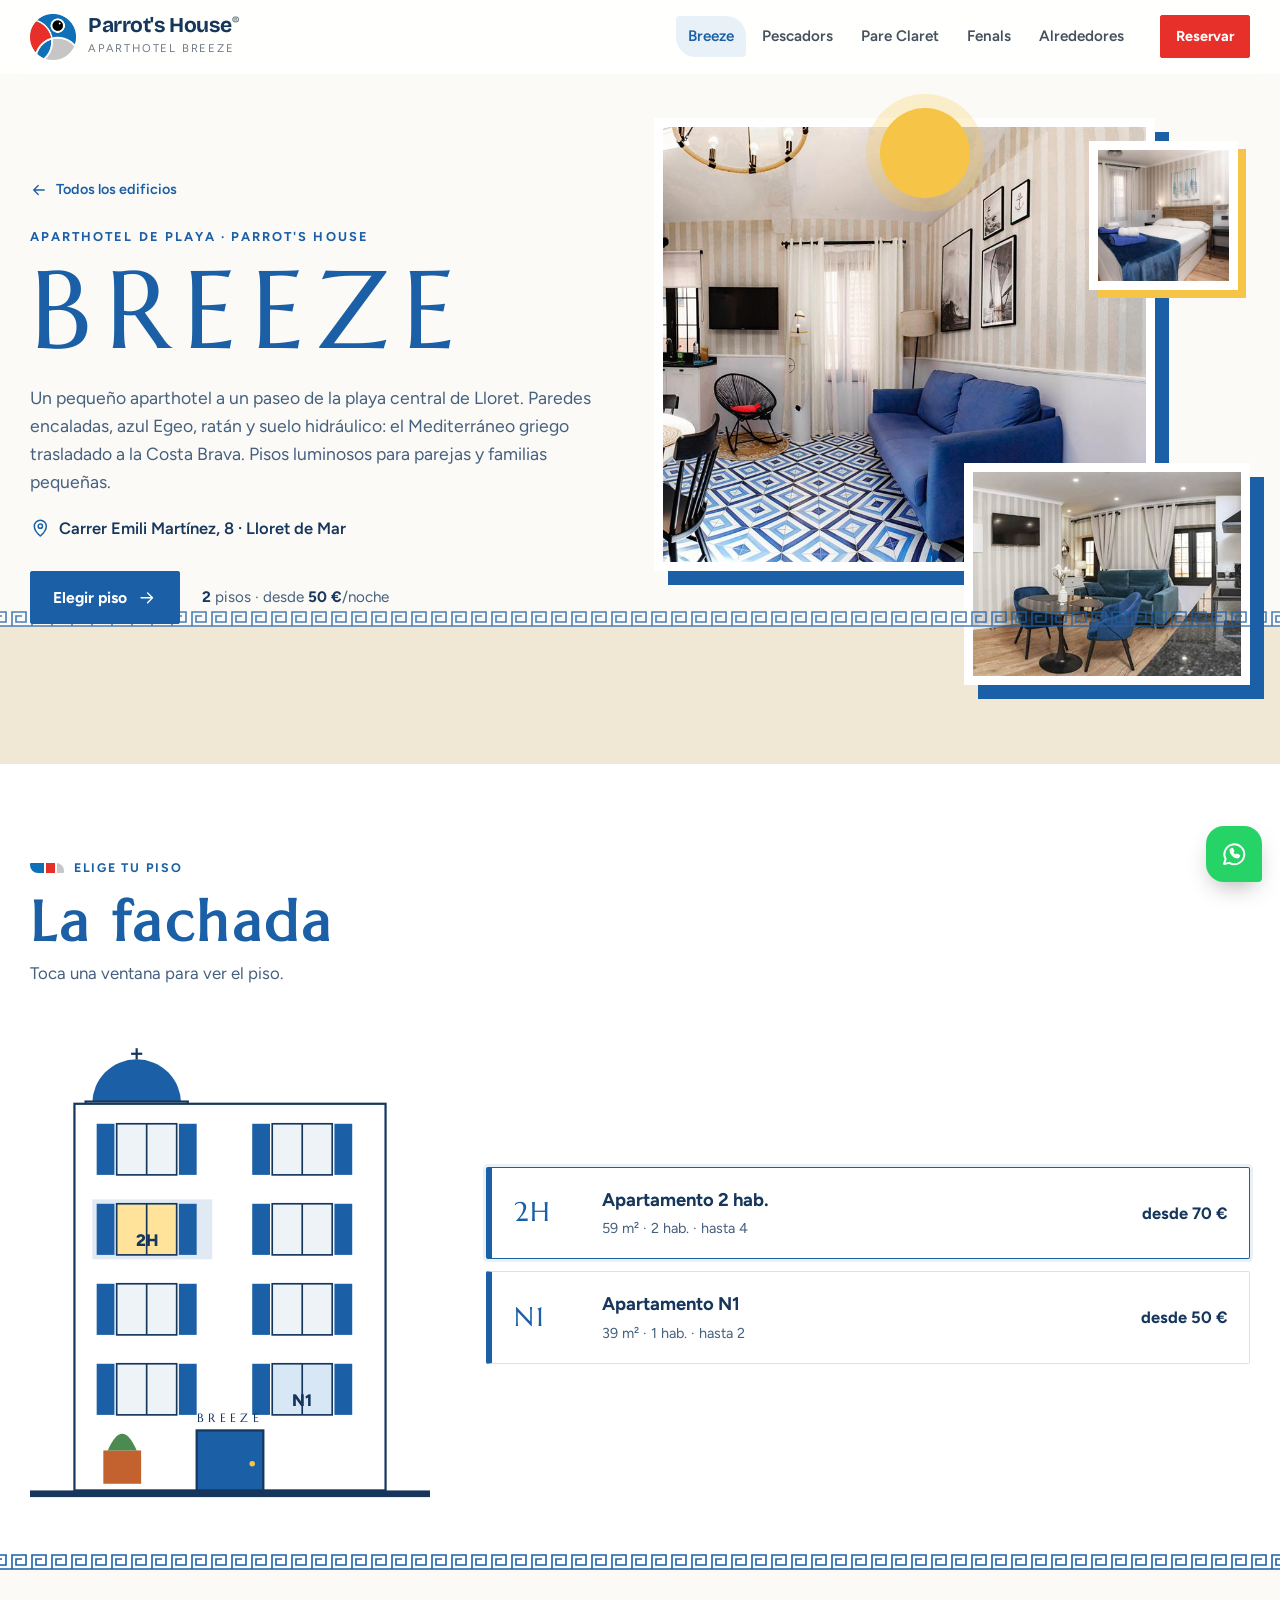
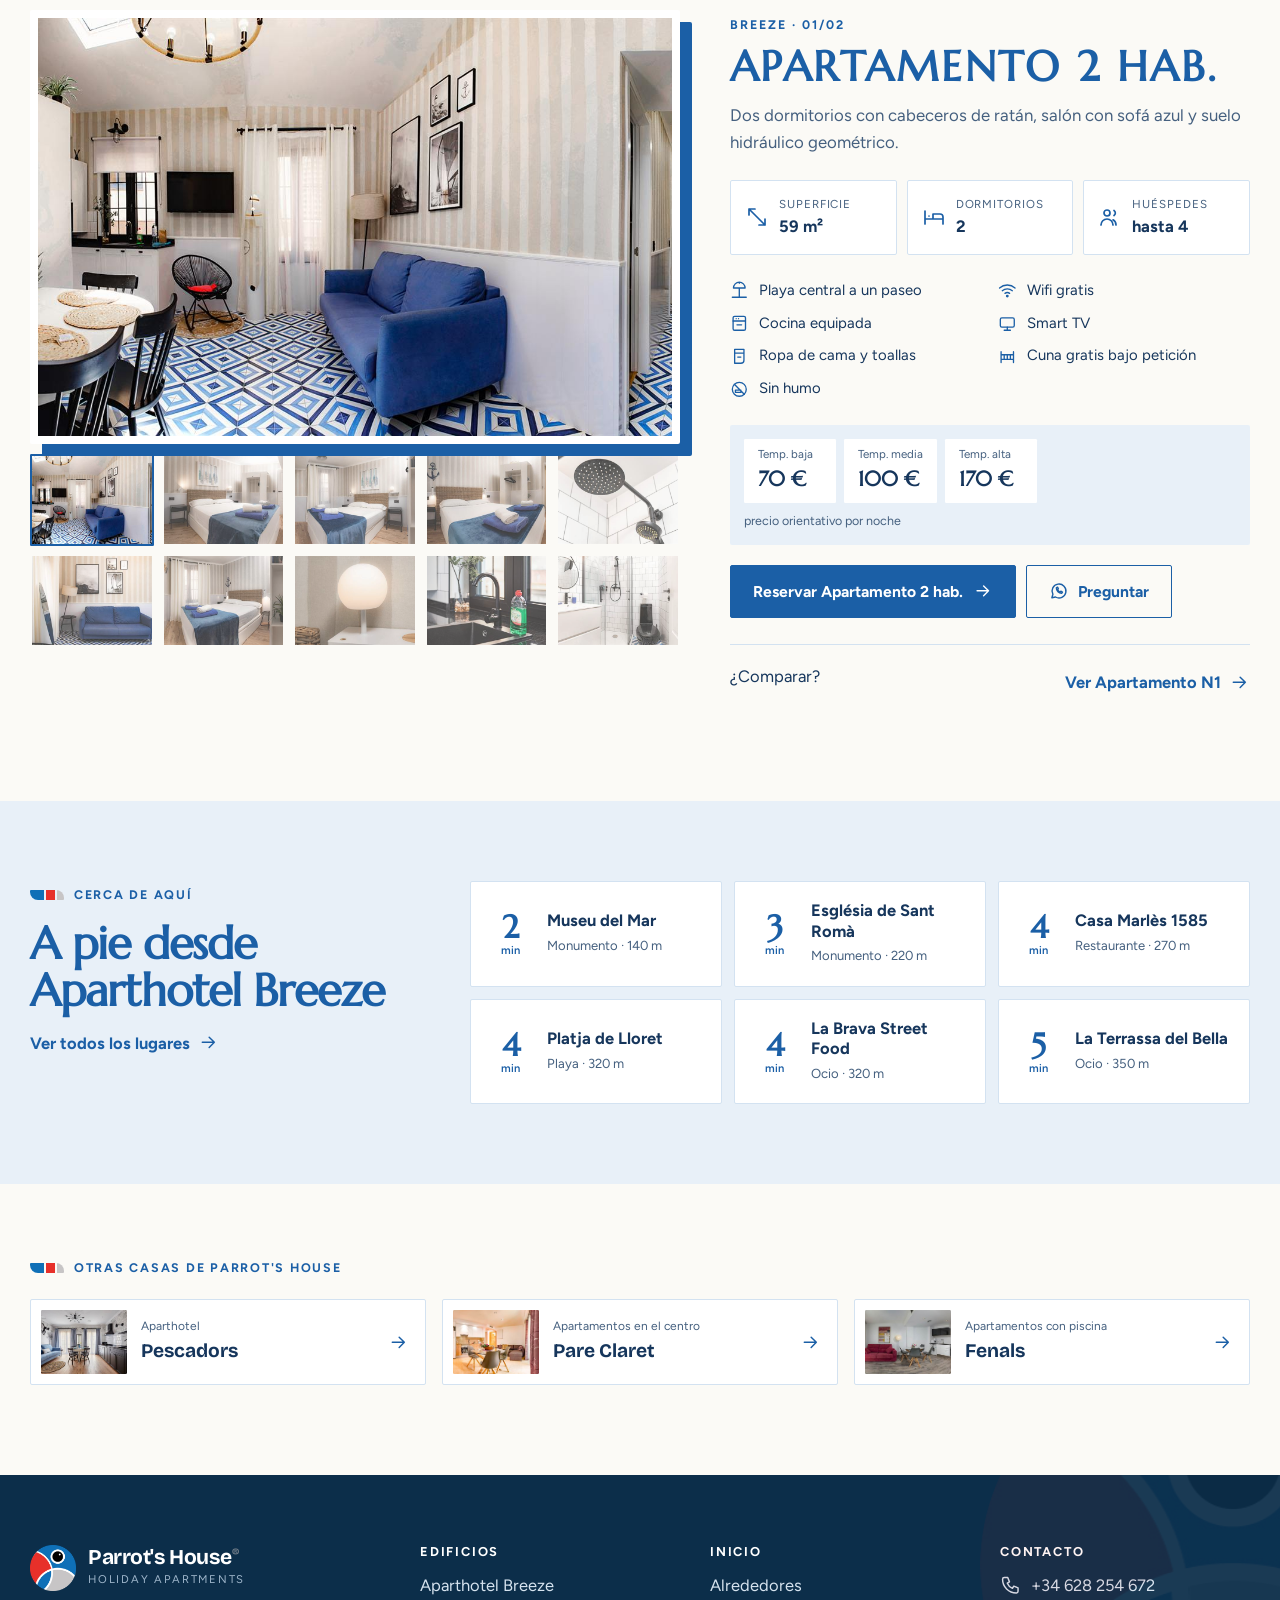
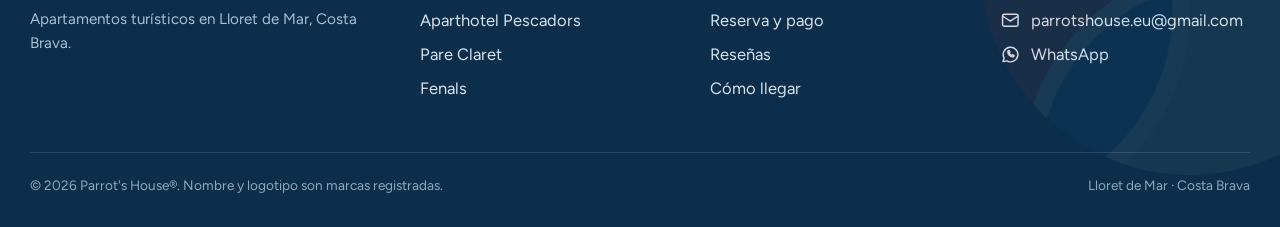
==== breeze.html @ 932428cd "Actualización automática 2026-11-18 17:55" ====
<!doctype html>
<html lang="es">
<head>
  <meta charset="utf-8">
  <meta name="viewport" content="width=device-width, initial-scale=1">
  <title>Aparthotel Breeze · Parrot's House Lloret de Mar</title>
  <meta name="description" content="Aparthotel Breeze de Parrot's House: apartamentos de estilo griego a un paseo de la playa central de Lloret de Mar.">
  <link rel="icon" type="image/png" href="assets/img/logo-original.png">
  <meta name="theme-color" content="#1b5fa6">
  <script>try { if (sessionStorage.getItem('ph_wing')) document.documentElement.classList.add('wing-pending'); } catch (e) {}</script>
  <link rel="preconnect" href="https://fonts.googleapis.com">
  <link rel="preconnect" href="https://fonts.gstatic.com" crossorigin>
  <link href="https://fonts.googleapis.com/css2?family=Bricolage+Grotesque:opsz,wght@12..96,400;12..96,600;12..96,700;12..96,800&family=Figtree:wght@400;500;600;700&family=Marcellus&display=swap" rel="stylesheet">
  <link rel="stylesheet" href="assets/css/base.css">
  <link rel="stylesheet" href="assets/css/building.css">
</head>
<body data-b="breeze">

<header class="header" id="header">
  <div class="wrap">
    <a class="brand" href="index.html" data-wing aria-label="Parrot's House, volver al inicio">
      <img src="assets/img/logo-original.png" alt="Logo de Parrot's House" width="46" height="46">
      <span><b>Parrot's House<sup>®</sup></b><small>Aparthotel Breeze</small></span>
    </a>
    <nav class="nav" id="nav" aria-label="Edificios">
      <a href="breeze.html" data-wing class="is-active" aria-current="page">Breeze</a>
      <a href="pescadors.html" data-wing>Pescadors</a>
      <a href="pare-claret.html" data-wing>Pare Claret</a>
      <a href="fenals.html" data-wing>Fenals</a>
      <a href="index.html#alrededores" data-wing>Alrededores</a>
    </nav>
    <a class="btn btn--red btn--sm" href="index.html#reserva" data-wing>Reservar</a>
    <button class="burger" id="burger" aria-label="Abrir menú" aria-expanded="false" aria-controls="nav"><span></span><span></span><span></span></button>
  </div>
</header>

<main>
  <section class="bh" id="bh"></section>

  <section class="sel-sec" id="pisos">
    <div class="wrap">
      <div class="sel-head">
        <span class="plume">Elige tu piso</span>
        <h2 class="sel-title" id="sel-title"></h2>
        <p class="sel-sub" id="sel-sub"></p>
      </div>
      <div id="sel"></div>
    </div>
  </section>

  <section class="pd-sec" id="detalle">
    <div class="wrap pd" id="pd" aria-live="polite"></div>
  </section>

  <section class="near-sec">
    <div class="wrap near-grid">
      <div>
        <span class="plume">Cerca de aquí</span>
        <h2 class="near-title">A pie desde Aparthotel Breeze</h2>
        <a class="near-more" href="index.html#alrededores" data-wing>Ver todos los lugares <i data-ico="arrow"></i></a>
      </div>
      <ol class="near" id="near"></ol>
    </div>
  </section>

  <section class="others-sec">
    <div class="wrap">
      <span class="plume">Otras casas de Parrot's House</span>
      <div class="others" id="others"></div>
    </div>
  </section>
</main>

<footer class="footer">
  <div class="wrap">
    <div class="grid">
      <div>
        <a class="brand" href="index.html" data-wing><img src="assets/img/logo-original.png" alt="Logo de Parrot's House" width="46" height="46"><span><b>Parrot's House<sup>®</sup></b><small>Holiday apartments</small></span></a>
        <p class="about">Apartamentos turísticos en Lloret de Mar, Costa Brava.</p>
      </div>
      <div>
        <h4>Edificios</h4>
        <ul>
          <li><a href="breeze.html" data-wing>Aparthotel Breeze</a></li>
          <li><a href="pescadors.html" data-wing>Aparthotel Pescadors</a></li>
          <li><a href="pare-claret.html" data-wing>Pare Claret</a></li>
          <li><a href="fenals.html" data-wing>Fenals</a></li>
        </ul>
      </div>
      <div>
        <h4>Inicio</h4>
        <ul>
          <li><a href="index.html#alrededores" data-wing>Alrededores</a></li>
          <li><a href="index.html#reserva" data-wing>Reserva y pago</a></li>
          <li><a href="index.html#resenas" data-wing>Reseñas</a></li>
          <li><a href="index.html#como-llegar" data-wing>Cómo llegar</a></li>
        </ul>
      </div>
      <div>
        <h4>Contacto</h4>
        <ul>
          <li><a class="contact-line" href="tel:+34628254672"><i data-ico="phone"></i> +34 628 254 672</a></li>
          <li><a class="contact-line" href="mailto:parrotshouse.eu@gmail.com"><i data-ico="mail"></i> parrotshouse.eu@gmail.com</a></li>
          <li><a class="contact-line" href="https://api.whatsapp.com/send?phone=34628254672" target="_blank" rel="noopener"><i data-ico="whatsapp"></i> WhatsApp</a></li>
        </ul>
      </div>
    </div>
    <div class="legal">
      <span>© <span id="year">2026</span> Parrot's House®. Nombre y logotipo son marcas registradas.</span>
      <span>Lloret de Mar · Costa Brava</span>
    </div>
  </div>
</footer>

<div class="lb" id="lb" hidden role="dialog" aria-modal="true" aria-label="Fotos del apartamento">
  <img alt="">
  <span class="lb__c"></span>
  <button type="button" class="lb__x" aria-label="Cerrar"><i data-ico="close"></i></button>
  <button type="button" class="lb__p" aria-label="Foto anterior"><i data-ico="back"></i></button>
  <button type="button" class="lb__n" aria-label="Foto siguiente"><i data-ico="arrow"></i></button>
</div>

<a class="wa" href="https://api.whatsapp.com/send?phone=34628254672" target="_blank" rel="noopener" aria-label="Escríbenos por WhatsApp"><i data-ico="whatsapp"></i></a>

<script src="assets/js/data.js"></script>
<script src="assets/js/wing.js"></script>
<script src="assets/js/common.js"></script>
<script src="assets/js/building.js"></script>
</body>
</html>
---- assets/css/base.css ----
/* =========================================================
   Parrot's House — base
   Paleta tomada del logo: azul #0F70B7 · rojo #E7302A · gris #C7C5C6 · negro del ojo
   ========================================================= */
:root {
  --blue: #0f70b7;
  --blue-deep: #0a4f84;
  --blue-ink: #0c2e4a;
  --blue-soft: #e6f0f9;
  --blue-mist: #f2f7fc;
  --red: #e7302a;
  --red-deep: #c0241f;
  --red-soft: #fdecea;
  --grey: #c7c5c6;
  --grey-soft: #eeeded;
  --ink: #15212d;
  --ink-2: #44515e;
  --ink-3: #6f7b87;
  --paper: #fbfcfd;
  --card: #ffffff;
  --line: #dfe5eb;
  --shadow: 0 1px 2px rgba(12, 46, 74, .06), 0 10px 30px -12px rgba(12, 46, 74, .18);
  --shadow-lg: 0 2px 4px rgba(12, 46, 74, .05), 0 30px 60px -24px rgba(12, 46, 74, .3);
  --r-leaf: 4px 20px;           /* forma "hoja/pluma" de botones y chips */
  --r-card: 6px 26px 6px 26px;
  --font-display: 'Bricolage Grotesque', 'Segoe UI', system-ui, sans-serif;
  --font-body: 'Figtree', 'Segoe UI', system-ui, sans-serif;
  --wrap: 1220px;
  --header-h: 74px;
  --meander: url("data:image/svg+xml,%3Csvg xmlns='http://www.w3.org/2000/svg' width='20' height='16' viewBox='0 0 20 16'%3E%3Cpath d='M0 15H20M2 15V1H16V11H6V5H12' fill='none' stroke='%231b5fa6' stroke-width='1.6'/%3E%3C/svg%3E");
  color-scheme: light;
}

*, *::before, *::after { box-sizing: border-box; }
html { scroll-behavior: smooth; -webkit-text-size-adjust: 100%; scroll-padding-top: calc(var(--header-h) + 12px); }
@media (prefers-reduced-motion: reduce) { html { scroll-behavior: auto; } }
body {
  margin: 0; background: var(--paper); color: var(--ink);
  font-family: var(--font-body); font-size: 16.5px; line-height: 1.6;
  -webkit-font-smoothing: antialiased; overflow-x: hidden;
}
img { max-width: 100%; display: block; }
a { color: inherit; }
button, input, select, textarea { font: inherit; color: inherit; }
h1, h2, h3, h4 { font-family: var(--font-display); line-height: 1.05; margin: 0; letter-spacing: -.02em; font-weight: 700; }
p { margin: 0; }
.wrap { width: min(var(--wrap), 100% - 32px); margin-inline: auto; }
.sr-only { position: absolute; width: 1px; height: 1px; overflow: hidden; clip: rect(0 0 0 0); white-space: nowrap; }
.ico { width: 1.25em; height: 1.25em; flex: none; }
:focus-visible { outline: 3px solid color-mix(in srgb, var(--blue) 55%, transparent); outline-offset: 2px; }

/* ---------- Marca: firma de tres plumas (azul / rojo / gris) ---------- */
.plume {
  display: inline-flex; align-items: center; gap: 10px;
  font-size: .78rem; font-weight: 700; letter-spacing: .14em; text-transform: uppercase; color: var(--blue);
}
.plume::before {
  content: ''; width: 34px; height: 10px; flex: none;
  background:
    linear-gradient(var(--blue), var(--blue)) 0 0 / 14px 10px no-repeat,
    linear-gradient(var(--red), var(--red)) 16px 0 / 9px 10px no-repeat,
    linear-gradient(var(--grey), var(--grey)) 27px 0 / 7px 10px no-repeat;
  border-radius: 1px 8px;
}
.section-title { font-size: clamp(2.1rem, 4.6vw, 3.6rem); margin: 14px 0 14px; }
.section-lead { color: var(--ink-2); max-width: 60ch; font-size: 1.06rem; }

/* ---------- Botones (forma de pluma, no píldora) ---------- */
.btn {
  --b: var(--blue); --f: #fff;
  display: inline-flex; align-items: center; justify-content: center; gap: 10px;
  padding: 13px 22px; border-radius: var(--r-leaf); border: 1.5px solid var(--b);
  background: var(--b); color: var(--f); font-weight: 700; font-size: .98rem; text-decoration: none;
  cursor: pointer; transition: transform .2s, background .2s, box-shadow .2s, color .2s;
  white-space: nowrap;
}
.btn:hover { transform: translateY(-2px); box-shadow: 0 10px 22px -10px color-mix(in srgb, var(--b) 70%, transparent); }
.btn:active { transform: translateY(0); }
.btn .ico { transition: transform .2s; }
.btn:hover .ico { transform: translateX(3px); }
.btn--red { --b: var(--red); }
.btn--ghost { background: transparent; color: var(--b); }
.btn--ghost:hover { background: var(--b); color: var(--f); }
.btn--light { --b: #fff; --f: var(--blue-ink); }
.btn--sm { padding: 9px 15px; font-size: .9rem; }
.btn[disabled] { opacity: .45; pointer-events: none; }

/* ---------- Cabecera ---------- */
.header {
  position: fixed; inset: 0 0 auto 0; z-index: 50; height: var(--header-h);
  background: rgba(255, 255, 255, .86); backdrop-filter: saturate(1.4) blur(14px); -webkit-backdrop-filter: saturate(1.4) blur(14px);
  border-bottom: 1px solid transparent; transition: border-color .3s, box-shadow .3s;
}
.header.is-scrolled { border-color: var(--line); box-shadow: 0 8px 30px -22px rgba(12, 46, 74, .4); }
.header .wrap { height: 100%; display: flex; align-items: center; gap: 24px; }
.brand { display: flex; align-items: center; gap: 12px; text-decoration: none; flex: none; }
.brand img { width: 46px; height: 46px; transition: transform .5s cubic-bezier(.3, 1.6, .5, 1); }
.brand:hover img { transform: rotate(-14deg); }
.brand b { display: block; font-family: var(--font-display); font-size: 1.32rem; letter-spacing: -.02em; line-height: 1; }
.brand b sup { font-size: .5em; color: var(--ink-3); margin-left: 1px; }
.brand small { display: block; font-size: .7rem; letter-spacing: .16em; text-transform: uppercase; color: var(--ink-3); margin-top: 3px; }
.nav { display: flex; gap: 4px; margin-left: auto; }
.nav a { white-space: nowrap;
  text-decoration: none; padding: 8px 12px; border-radius: var(--r-leaf); font-weight: 600; font-size: .95rem; color: var(--ink-2);
  transition: color .2s, background .2s;
}
.nav a:hover, .nav a.is-active { color: var(--blue); background: var(--blue-soft); }
.header .btn { flex: none; }
.burger { display: none; margin-left: auto; width: 44px; height: 44px; border: 1.5px solid var(--line); background: #fff; border-radius: var(--r-leaf); cursor: pointer; }
.burger span { display: block; width: 18px; height: 2px; background: var(--ink); margin: 4px auto; transition: transform .3s, opacity .3s; }
.header.is-open .burger span:nth-child(1) { transform: translateY(6px) rotate(45deg); }
.header.is-open .burger span:nth-child(2) { opacity: 0; }
.header.is-open .burger span:nth-child(3) { transform: translateY(-6px) rotate(-45deg); }
@media (max-width: 1100px) {
  .burger { display: block; }
  .nav {
    position: absolute; top: var(--header-h); left: 0; right: 0; flex-direction: column; gap: 0;
    background: #fff; border-bottom: 1px solid var(--line); padding: 8px 16px 16px; margin: 0;
    transform: translateY(-8px); opacity: 0; pointer-events: none; transition: .25s;
  }
  .nav a { padding: 13px 10px; font-size: 1.05rem; }
  .header.is-open .nav { transform: none; opacity: 1; pointer-events: auto; }
  .header .btn { display: none; }
}
@media (max-width: 420px) { .brand small { display: none; } }

/* ---------- Footer ---------- */
.footer { background: var(--blue-ink); color: #d6e3ef; padding: 70px 0 30px; margin-top: 0; position: relative; overflow: hidden; }
.footer::before {
  content: ''; position: absolute; right: -120px; top: -120px; width: 420px; height: 420px; border-radius: 50%;
  background: url('../img/logo-original.png') center / contain no-repeat; opacity: .06;
}
.footer .grid { display: grid; grid-template-columns: 1.4fr 1fr 1fr 1fr; gap: 40px; }
.footer h4 { font-size: .8rem; letter-spacing: .14em; text-transform: uppercase; color: #fff; margin-bottom: 14px; font-family: var(--font-body); }
.footer a { text-decoration: none; color: #d6e3ef; }
.footer a:hover { color: #fff; }
.footer ul { list-style: none; margin: 0; padding: 0; display: grid; gap: 8px; }
.footer .brand b { color: #fff; }
.footer .brand small { color: #9fb6cb; }
.footer p.about { margin-top: 16px; max-width: 34ch; color: #a9bfd3; font-size: .95rem; }
.footer .legal { margin-top: 50px; padding-top: 22px; border-top: 1px solid rgba(255, 255, 255, .12); display: flex; justify-content: space-between; gap: 16px; flex-wrap: wrap; font-size: .85rem; color: #8ea7bd; }
.footer .contact-line { display: flex; align-items: center; gap: 10px; }
@media (max-width: 860px) { .footer .grid { grid-template-columns: 1fr 1fr; } }
@media (max-width: 520px) { .footer .grid { grid-template-columns: 1fr; } }

/* ---------- WhatsApp ---------- */
.wa {
  position: fixed; right: 18px; bottom: 18px; z-index: 40; width: 56px; height: 56px; display: grid; place-items: center;
  background: #25d366; color: #fff; border-radius: 18px 18px 4px 18px; box-shadow: 0 10px 24px -8px rgba(0, 0, 0, .35);
  transition: transform .2s;
}
.wa:hover { transform: translateY(-3px) rotate(-4deg); }
.wa .ico { width: 28px; height: 28px; }

/* ---------- Revelado al hacer scroll (sin librerías) ---------- */
.rise { opacity: 0; transform: translateY(26px); transition: opacity .8s ease, transform .8s cubic-bezier(.2, .7, .2, 1); transition-delay: var(--d, 0s); }
.rise.is-in { opacity: 1; transform: none; }
@media (prefers-reduced-motion: reduce) { .rise { opacity: 1; transform: none; transition: none; } }

/* ---------- El ala ---------- */
.wing { position: fixed; inset: 0; z-index: 1000; pointer-events: none; visibility: hidden; }
.wing.is-on { visibility: visible; pointer-events: auto; }
.wing svg { display: block; width: 100%; height: 100%; }
html.wing-pending body::after {
  content: ''; position: fixed; inset: 0; z-index: 999;
  background: linear-gradient(135deg, var(--blue) 0 45%, var(--red) 45% 70%, var(--grey) 70%);
}

/* ---------- Tarjeta / utilidades ---------- */
.chip {
  display: inline-flex; align-items: center; gap: 7px; padding: 6px 12px; border-radius: var(--r-leaf);
  background: var(--blue-soft); color: var(--blue-deep); font-size: .85rem; font-weight: 600;
}
.chip .ico { width: 1.05em; height: 1.05em; }
---- assets/css/building.css ----
/* =========================================================
   Parrot's House — subpáginas de edificio
   Estructura común + cuatro temas: breeze · pescadors · pareclaret · fenals
   ========================================================= */
body {
  --t-bg: var(--paper); --t-ink: var(--ink); --t-ink2: var(--ink-2); --t-title: var(--blue-ink);
  --t-acc: var(--blue); --t-soft: var(--blue-soft); --t-line: var(--line); --t-head: var(--font-display); --t-r: 6px;
  background: var(--t-bg); color: var(--t-ink);
}
.nav a.is-active { color: var(--t-acc); background: var(--t-soft); }

/* ---------- HERO del edificio ---------- */
.bh { position: relative; overflow: hidden; padding: calc(var(--header-h) + 44px) 0 80px; }
.bh__grid { position: relative; display: grid; grid-template-columns: 1fr 1.05fr; gap: 56px; align-items: center; }
.bh__back { display: inline-flex; gap: 8px; align-items: center; text-decoration: none; font-weight: 600; font-size: .9rem; color: var(--t-acc); margin-bottom: 26px; }
.bh__back:hover .ico { transform: translateX(-3px); }
.bh__back .ico { transition: transform .2s; }
.bh__kind { display: block; font-size: .8rem; letter-spacing: .16em; text-transform: uppercase; font-weight: 700; color: var(--t-acc); }
.bh__name { font-family: var(--t-head); font-size: clamp(3.4rem, 8.6vw, 7.2rem); margin: 10px 0 22px; color: var(--t-title); line-height: .95; }
.bh__about { font-size: 1.1rem; max-width: 52ch; color: var(--t-ink2); }
.bh__addr { display: flex; gap: 8px; align-items: center; margin-top: 18px; font-weight: 600; }
.bh__addr .ico { color: var(--t-acc); }
.bh__row { display: flex; gap: 22px; align-items: center; flex-wrap: wrap; margin-top: 30px; }
.btn { --b: var(--t-acc); }
.btn--red { --b: var(--red); }
.bh__from { font-size: .95rem; color: var(--t-ink2); }
.bh__from b { color: var(--t-ink); }
.bh__media { position: relative; aspect-ratio: 1 / .95; }
.bh__ph { position: absolute; margin: 0; overflow: hidden; animation: phIn 1s cubic-bezier(.2, .8, .2, 1) both; }
.bh__ph img { width: 100%; height: 100%; object-fit: cover; }
.bh__ph--1 { inset: 0 16% 20% 0; animation-delay: .35s; }
.bh__ph--2 { right: 0; bottom: 0; width: 48%; aspect-ratio: 4 / 3.1; animation-delay: .55s; }
.bh__ph--3 { right: 2%; top: 4%; width: 25%; aspect-ratio: 1; animation-delay: .7s; }
@keyframes phIn { from { opacity: 0; transform: translateY(30px) scale(.97); } }
.bh__deco { position: absolute; pointer-events: none; }
.bh__text > * { animation: phIn .9s cubic-bezier(.2, .8, .2, 1) both; }
.bh__text > :nth-child(2) { animation-delay: .1s; } .bh__text > :nth-child(3) { animation-delay: .18s; }
.bh__text > :nth-child(4) { animation-delay: .26s; } .bh__text > :nth-child(n+5) { animation-delay: .34s; }
@media (prefers-reduced-motion: reduce) { .bh__ph, .bh__text > * { animation: none; } }

/* ---------- SELECTOR ---------- */
.sel-sec { padding: 90px 0 50px; position: relative; }
.sel-head { margin-bottom: 40px; }
.sel-head .plume { color: var(--t-acc); }
.sel-title { font-family: var(--t-head); font-size: clamp(2.2rem, 5vw, 3.5rem); margin: 12px 0 8px; color: var(--t-title); }
.sel-sub { color: var(--t-ink2); font-size: 1.05rem; }

/* fachada (Breeze / Pescadors) */
.sel-facade { display: grid; grid-template-columns: minmax(0, 400px) 1fr; gap: 56px; align-items: center; }
.facade { width: 100%; height: auto; overflow: visible; }
.f-wall { fill: var(--f-wall); stroke: var(--f-line); stroke-width: 2; }
.f-dome { fill: var(--t-acc); }
.f-cross { stroke: var(--f-line); stroke-width: 2; }
.f-rail { fill: var(--f-shut); }
.f-rail-l { stroke: var(--f-line); stroke-width: 2; }
.shut { fill: var(--f-shut); }
.pane { fill: var(--f-pane); stroke: var(--f-line); stroke-width: 1.5; transition: fill .4s; }
.pane--off { fill: var(--f-pane-off); }
.mull { stroke: var(--f-line); stroke-width: 1.5; }
.door { fill: var(--f-shut); stroke: var(--f-line); stroke-width: 2; }
.knob { fill: #f6c548; }
.f-sign { font-size: 11px; letter-spacing: 4px; text-anchor: middle; fill: var(--f-line); font-family: var(--t-head); }
.f-ground { fill: var(--f-line); }
.pot { fill: #c4622f; } .leaf { fill: #4c8a4f; }
.win.is-apt { cursor: pointer; outline: none; }
.win__glow { fill: transparent; transition: fill .3s; }
.win.is-apt:hover .win__glow, .win.is-apt:focus-visible .win__glow { fill: var(--f-glow); }
.win.is-sel .win__glow { fill: var(--f-glow); }
.win.is-sel .pane { fill: #ffe39a; }
.win__code { text-anchor: middle; dominant-baseline: middle; font-weight: 800; font-size: 15px; fill: var(--f-line); font-family: var(--font-body); pointer-events: none; }
.plist { display: grid; gap: 12px; }
.pitem {
  display: grid; grid-template-columns: auto 1fr auto; grid-template-areas: "no n p" "no m p"; gap: 2px 18px; align-items: center;
  width: 100%; text-align: left; padding: 18px 22px; border: 1.5px solid var(--t-line); background: #fff; cursor: pointer;
  border-radius: var(--t-r); transition: border-color .2s, box-shadow .2s, transform .2s;
}
.pitem:hover { border-color: var(--t-acc); transform: translateX(4px); }
.pitem.is-sel { border-color: var(--t-acc); box-shadow: 0 0 0 3px var(--t-soft); }
.pitem__no { grid-area: no; font-family: var(--t-head); font-size: 1.7rem; color: var(--t-acc); min-width: 70px; }
.pitem__n { grid-area: n; font-weight: 700; font-size: 1.15rem; }
.pitem__m { grid-area: m; color: var(--t-ink2); font-size: .9rem; }
.pitem__p { grid-area: p; font-weight: 700; }

/* jardín (Pare Claret) */
.garden { display: grid; grid-template-columns: repeat(5, 1fr); gap: 16px; }
.flower {
  background: #fff; border: 1.5px solid var(--t-line); border-radius: 22px; padding: 24px 10px 18px; cursor: pointer;
  display: flex; flex-direction: column; align-items: center; gap: 4px; text-align: center;
  transition: transform .35s cubic-bezier(.3, 1.4, .5, 1), box-shadow .3s, border-color .3s;
}
.flower__bloom { position: relative; width: 70px; height: 70px; margin-bottom: 10px; transition: transform .7s cubic-bezier(.3, 1.5, .5, 1); }
.flower__bloom i {
  position: absolute; left: 50%; top: 50%; width: 26px; height: 34px; margin: -34px 0 0 -13px; background: var(--sw);
  border-radius: 50% 50% 50% 50% / 62% 62% 38% 38%; transform-origin: 50% 100%; border: 1px solid rgba(74, 41, 26, .14);
}
.flower__bloom i:nth-child(2) { transform: rotate(72deg); } .flower__bloom i:nth-child(3) { transform: rotate(144deg); }
.flower__bloom i:nth-child(4) { transform: rotate(216deg); } .flower__bloom i:nth-child(5) { transform: rotate(288deg); }
.flower__bloom b { position: absolute; left: 50%; top: 50%; width: 18px; height: 18px; margin: -9px; border-radius: 50%; background: #8a4b26; box-shadow: inset 0 0 0 3px #b8693a; }
.flower:hover .flower__bloom { transform: rotate(36deg) scale(1.08); }
.flower:hover { border-color: var(--t-acc); }
.flower.is-sel { border-color: var(--t-acc); transform: translateY(-6px); box-shadow: 0 18px 34px -18px rgba(196, 98, 47, .6); }
.flower.is-sel .flower__bloom { transform: rotate(72deg) scale(1.12); }
.flower__n { font-family: var(--t-head); font-style: italic; font-weight: 700; font-size: 1.15rem; color: var(--t-ink); line-height: 1.1; }
.flower__m { font-size: .8rem; color: var(--t-ink2); }

/* calles de piscina (Fenals) */
.lanes { display: grid; grid-template-columns: 1fr 1fr; gap: 24px; }
.lane {
  position: relative; text-align: left; border: 0; padding: 0; cursor: pointer; background: #fff; border-radius: 6px 30px 6px 30px; overflow: hidden;
  display: flex; flex-direction: column; box-shadow: 0 16px 36px -22px rgba(15, 61, 54, .45); transition: transform .3s, box-shadow .3s;
}
.lane img { width: 100%; aspect-ratio: 16 / 9; object-fit: cover; }
.lane__no { position: absolute; top: 14px; left: 14px; width: 48px; height: 48px; display: grid; place-items: center; background: #43c0c9; color: #fff; font-family: var(--t-head); font-weight: 800; font-size: 1.45rem; border-radius: 50%; border: 3px solid #fff; }
.lane__n { padding: 18px 24px 0; font-family: var(--t-head); font-weight: 800; font-size: 1.7rem; color: var(--t-title); }
.lane__m { padding: 4px 24px 12px; color: var(--t-ink2); font-size: .95rem; }
.lane__w { width: 100%; height: 14px; fill: none; stroke: #43c0c9; stroke-width: 2; margin-bottom: 14px; }
.lane:hover { transform: translateY(-4px); }
.lane.is-sel { box-shadow: 0 0 0 3px var(--t-acc), 0 22px 40px -22px rgba(15, 61, 54, .55); }

/* ---------- DETALLE ---------- */
.pd-sec { padding: 40px 0 100px; scroll-margin-top: calc(var(--header-h) + 10px); }
.pd { display: grid; grid-template-columns: minmax(0, 1.25fr) minmax(0, 1fr); gap: 50px; align-items: start; transition: opacity .26s, transform .26s; }
.pd.is-swap { opacity: 0; transform: translateY(14px); }
.pd__main { display: block; width: 100%; padding: 0; border: 0; cursor: zoom-in; overflow: hidden; aspect-ratio: 3 / 2; background: var(--t-soft); border-radius: var(--t-r); }
.pd__main img { width: 100%; height: 100%; object-fit: cover; transition: opacity .15s, transform .8s; }
.pd__main:hover img { transform: scale(1.03); }
.pd__main img.is-fade { opacity: .15; }
.pd__thumbs { display: grid; grid-template-columns: repeat(5, 1fr); gap: 8px; margin-top: 10px; }
.pd__thumbs button { padding: 0; border: 2px solid transparent; cursor: pointer; overflow: hidden; aspect-ratio: 4 / 3; background: none; border-radius: calc(var(--t-r) * .6); opacity: .75; transition: .2s; }
.pd__thumbs button:hover { opacity: 1; }
.pd__thumbs button.is-on { border-color: var(--t-acc); opacity: 1; }
.pd__thumbs img { width: 100%; height: 100%; object-fit: cover; }
.pd__info { position: sticky; top: calc(var(--header-h) + 22px); }
.pd__code { font-size: .78rem; letter-spacing: .16em; text-transform: uppercase; font-weight: 700; color: var(--t-acc); }
.pd__name { font-family: var(--t-head); font-size: clamp(2.2rem, 4vw, 3.2rem); margin: 8px 0 14px; color: var(--t-title); }
.pd__note { font-size: 1.05rem; color: var(--t-ink2); }
.pd__specs { display: grid; grid-template-columns: repeat(3, 1fr); gap: 10px; margin: 24px 0; }
.pd__specs > div { display: grid; grid-template-columns: auto 1fr; column-gap: 10px; padding: 14px; background: #fff; border: 1px solid var(--t-line); border-radius: var(--t-r); }
.pd__specs .ico { grid-row: 1 / 3; width: 24px; height: 24px; color: var(--t-acc); align-self: center; }
.pd__specs dt { font-size: .72rem; color: var(--t-ink2); text-transform: uppercase; letter-spacing: .08em; }
.pd__specs dd { margin: 0; font-weight: 700; }
.pd__amen { list-style: none; padding: 0; margin: 0 0 24px; display: grid; grid-template-columns: 1fr 1fr; gap: 9px 16px; }
.pd__amen li { display: flex; gap: 10px; align-items: center; font-size: .93rem; }
.pd__amen .ico { color: var(--t-acc); }
.pd__price { display: flex; flex-wrap: wrap; gap: 8px; padding: 14px; background: var(--t-soft); margin-bottom: 20px; border-radius: var(--t-r); }
.pd__price span { display: flex; flex-direction: column; padding: 6px 14px; background: #fff; min-width: 92px; border-radius: calc(var(--t-r) * .6); }
.pd__price small { font-size: .72rem; color: var(--t-ink2); }
.pd__price b { font-family: var(--t-head); font-size: 1.3rem; }
.pd__price em { flex-basis: 100%; font-size: .78rem; color: var(--t-ink2); font-style: normal; }
.pd__ctas { display: flex; gap: 10px; flex-wrap: wrap; }
.pd__nav { display: flex; justify-content: space-between; gap: 10px; margin-top: 26px; padding-top: 18px; border-top: 1px solid var(--t-line); }
.pd__nav button { border: 0; background: none; display: inline-flex; gap: 8px; align-items: center; font-weight: 700; color: var(--t-acc); cursor: pointer; padding: 6px 0; }

/* ---------- CERCA / OTRAS ---------- */
.near-sec { padding: 80px 0; background: var(--t-soft); }
.near-sec .plume, .others-sec .plume { color: var(--t-acc); }
.near-grid { display: grid; grid-template-columns: .8fr 1.6fr; gap: 50px; align-items: start; }
.near-title { font-family: var(--t-head); font-size: clamp(2rem, 3.6vw, 2.8rem); margin: 12px 0 16px; color: var(--t-title); }
.near-more { display: inline-flex; gap: 8px; align-items: center; font-weight: 700; color: var(--t-acc); text-decoration: none; }
.near { list-style: none; padding: 0; margin: 0; display: grid; grid-template-columns: repeat(3, 1fr); gap: 12px; }
.near li { background: #fff; padding: 18px; display: flex; gap: 14px; align-items: center; border: 1px solid var(--t-line); border-radius: var(--t-r); }
.near__min { font-family: var(--t-head); font-size: 2rem; font-weight: 700; color: var(--t-acc); line-height: 1; display: flex; flex-direction: column; align-items: center; min-width: 44px; }
.near__min small { font-size: .7rem; font-family: var(--font-body); font-weight: 600; margin-top: 2px; }
.near__t b { display: block; line-height: 1.25; }
.near__t small { font-size: .82rem; color: var(--t-ink2); }
.others-sec { padding: 70px 0 90px; }
.others { display: grid; grid-template-columns: repeat(3, 1fr); gap: 16px; margin-top: 18px; }
.other { display: flex; align-items: center; gap: 14px; padding: 10px 16px 10px 10px; background: #fff; border: 1px solid var(--t-line); text-decoration: none; color: inherit; border-radius: var(--t-r); transition: transform .25s, box-shadow .25s; }
.other:hover { transform: translateY(-3px); box-shadow: var(--shadow); }
.other img { width: 86px; height: 64px; object-fit: cover; border-radius: calc(var(--t-r) * .6); }
.other span { flex: 1; }
.other small { display: block; font-size: .75rem; color: var(--t-ink2); }
.other b { font-family: var(--font-display); font-size: 1.2rem; }
.other .ico { color: var(--t-acc); }

/* ---------- Visor ---------- */
.lb { position: fixed; inset: 0; z-index: 200; background: rgba(8, 18, 28, .93); display: grid; place-items: center; opacity: 0; transition: opacity .25s; }
.lb.is-on { opacity: 1; }
.lb img { max-width: 92vw; max-height: 84vh; object-fit: contain; }
.lb__c { position: absolute; bottom: 22px; left: 50%; transform: translateX(-50%); color: #fff; font-size: .9rem; }
.lb button { position: absolute; width: 52px; height: 52px; display: grid; place-items: center; border: 0; background: rgba(255, 255, 255, .12); color: #fff; cursor: pointer; border-radius: 4px 16px; }
.lb button:hover { background: rgba(255, 255, 255, .25); }
.lb__x { top: 18px; right: 18px; } .lb__p { left: 18px; top: 50%; margin-top: -26px; } .lb__n { right: 18px; top: 50%; margin-top: -26px; }

/* =========================================================
   TEMA · BREEZE — griego y playero
   ========================================================= */
body[data-b="breeze"] {
  --t-bg: #fbfaf6; --t-ink: #16365c; --t-ink2: #45607f; --t-title: #1b5fa6; --t-acc: #1b5fa6; --t-soft: #e8f0f8; --t-line: #d3e2f1;
  --t-head: 'Marcellus', serif; --t-r: 2px;
  --f-wall: #ffffff; --f-line: #16365c; --f-shut: #1b5fa6; --f-pane: #d8e7f5; --f-pane-off: #eef3f8; --f-glow: rgba(27, 95, 166, .13);
}
[data-b="breeze"] .btn { border-radius: 2px; }
[data-b="breeze"] .bh { background: linear-gradient(180deg, #fbfaf6 0 82%, #f1e7d5 82%); }
[data-b="breeze"] .bh::after { content: ''; position: absolute; left: 0; right: 0; bottom: 18%; height: 16px; background: var(--meander) repeat-x center / 20px 16px; opacity: .8; }
[data-b="breeze"] .bh__name { text-transform: uppercase; letter-spacing: .12em; font-weight: 400; }
[data-b="breeze"] .bh__ph { border: 9px solid #fff; box-shadow: 14px 14px 0 #1b5fa6; }
[data-b="breeze"] .bh__ph--3 { box-shadow: 8px 8px 0 #f6c548; }
[data-b="breeze"] .bh__deco { top: -10px; left: 38%; width: 90px; height: 90px; border-radius: 50%; background: #f6c548; box-shadow: 0 0 0 14px rgba(246, 197, 72, .25); animation: phIn 1s .8s both; }
[data-b="breeze"] .sel-sec { background: #fff; border-bottom: 16px solid; border-image: var(--meander) 0 0 16 0 repeat; }
[data-b="breeze"] .pitem { border-left: 6px solid var(--t-acc); }
[data-b="breeze"] .pitem__no, [data-b="breeze"] .pd__name, [data-b="breeze"] .sel-title { letter-spacing: .06em; }
[data-b="breeze"] .pd__main { border: 8px solid #fff; box-shadow: 12px 12px 0 #1b5fa6; }
[data-b="breeze"] .pd__name { text-transform: uppercase; font-size: clamp(1.8rem, 3.4vw, 2.6rem); }

/* =========================================================
   TEMA · PESCADORS — gris lonja y blanco, red y pizarra
   ========================================================= */
body[data-b="pescadors"] {
  --t-bg: #f4f5f6; --t-ink: #24282c; --t-ink2: #555c63; --t-title: #24282c; --t-acc: #4d555c; --t-soft: #e6e9eb; --t-line: #cfd4d8;
  --t-head: 'DM Mono', monospace; --t-r: 0px;
  --f-wall: #e2e5e7; --f-line: #2b3035; --f-shut: #5d646b; --f-pane: #fafafa; --f-pane-off: #eceeef; --f-glow: rgba(43, 48, 53, .1);
}
[data-b="pescadors"] .btn { border-radius: 0; font-family: 'DM Mono', monospace; font-weight: 500; }
[data-b="pescadors"] .bh {
  background-color: #f4f5f6;
  background-image: repeating-linear-gradient(45deg, rgba(43, 48, 53, .05) 0 1px, transparent 1px 18px), repeating-linear-gradient(-45deg, rgba(43, 48, 53, .05) 0 1px, transparent 1px 18px);
}
[data-b="pescadors"] .bh__name { text-transform: uppercase; font-weight: 500; letter-spacing: -.04em; font-size: clamp(2.8rem, 7.6vw, 6.2rem); }
[data-b="pescadors"] .bh__kind, [data-b="pescadors"] .pd__code, [data-b="pescadors"] .bh__addr { font-family: 'DM Mono', monospace; font-weight: 500; }
[data-b="pescadors"] .bh__ph { border: 1px solid #2b3035; counter-increment: ph; }
[data-b="pescadors"] .bh__media { counter-reset: ph; }
[data-b="pescadors"] .bh__ph img { filter: grayscale(.85) contrast(1.05); transition: filter .6s; }
[data-b="pescadors"] .bh__ph:hover img { filter: none; }
[data-b="pescadors"] .bh__ph::after { content: '0' counter(ph); position: absolute; left: 0; top: 0; background: #2b3035; color: #fff; font: 500 .85rem 'DM Mono', monospace; padding: 6px 10px; }
[data-b="pescadors"] .bh__deco { left: -2%; right: -2%; top: 50%; height: 1px; background: #2b3035; opacity: .25; }
[data-b="pescadors"] .sel-sec { background: #fff; border-top: 1px solid #2b3035; border-bottom: 1px solid #2b3035; }
[data-b="pescadors"] .pitem { background: repeating-linear-gradient(180deg, #fff 0 27px, #eef0f1 27px 28px); border-color: #2b3035; }
[data-b="pescadors"] .pitem__no { font-weight: 500; color: #24282c; }
[data-b="pescadors"] .pitem__n { font-family: 'DM Mono', monospace; font-weight: 500; text-transform: uppercase; }
[data-b="pescadors"] .pitem.is-sel { background: #24282c; color: #fff; box-shadow: none; }
[data-b="pescadors"] .pitem.is-sel .pitem__no, [data-b="pescadors"] .pitem.is-sel .pitem__m { color: #d5d9dc; }
[data-b="pescadors"] .pd__main img { filter: grayscale(.15); }
[data-b="pescadors"] .pd__name { text-transform: uppercase; font-weight: 500; letter-spacing: -.03em; }
[data-b="pescadors"] .pd__specs > div, [data-b="pescadors"] .near li, [data-b="pescadors"] .other { border-color: #2b3035; }

/* =========================================================
   TEMA · PARE CLARET — acogedor: crema, terracota y madera
   ========================================================= */
body[data-b="pareclaret"] {
  --t-bg: #fbf3ea; --t-ink: #47291a; --t-ink2: #765440; --t-title: #b5532b; --t-acc: #c4622f; --t-soft: #f6e3cf; --t-line: #ecd3bb;
  --t-head: 'Fraunces', serif; --t-r: 22px;
}
[data-b="pareclaret"] .btn { border-radius: 14px; }
[data-b="pareclaret"] .bh { background: radial-gradient(circle at 85% 20%, #f8dcc0 0, transparent 45%), #fbf3ea; }
[data-b="pareclaret"] .bh__name { font-style: italic; font-weight: 700; letter-spacing: -.02em; }
[data-b="pareclaret"] .bh__ph { border-radius: 28px; box-shadow: 0 24px 40px -24px rgba(110, 50, 20, .5); }
[data-b="pareclaret"] .bh__ph--2, [data-b="pareclaret"] .bh__ph--3 { border: 6px solid #fbf3ea; }
[data-b="pareclaret"] .bh__deco { right: 22%; bottom: 8%; width: 46%; aspect-ratio: 1; border-radius: 50%; background: #f0b27a; opacity: .35; z-index: -1; }
[data-b="pareclaret"] .bh__media { isolation: isolate; }
[data-b="pareclaret"] .sel-title, [data-b="pareclaret"] .pd__name, [data-b="pareclaret"] .near-title { font-style: italic; }
[data-b="pareclaret"] .near__min { font-style: italic; }

/* =========================================================
   TEMA · FENALS — piscina, pinos y calma
   ========================================================= */
body[data-b="fenals"] {
  --t-bg: #f1faf8; --t-ink: #0f3d36; --t-ink2: #3f6a63; --t-title: #11786b; --t-acc: #11857a; --t-soft: #d9f2ee; --t-line: #c4e5df;
  --t-head: 'Nunito', sans-serif; --t-r: 6px 26px 6px 26px;
}
[data-b="fenals"] .bh {
  background-color: #f1faf8;
  background-image: linear-gradient(rgba(17, 120, 107, .06) 1px, transparent 1px), linear-gradient(90deg, rgba(17, 120, 107, .06) 1px, transparent 1px);
  background-size: 24px 24px;
}
[data-b="fenals"] .bh__name { font-weight: 800; letter-spacing: -.03em; }
[data-b="fenals"] .bh__ph { border-radius: 6px 40px 6px 40px; box-shadow: 0 20px 40px -24px rgba(15, 61, 54, .5); }
[data-b="fenals"] .bh__ph--2, [data-b="fenals"] .bh__ph--3 { border: 6px solid #fff; }
/* flotador con los colores de la marca */
[data-b="fenals"] .bh__deco {
  left: -4%; bottom: 4%; width: 110px; height: 110px; border-radius: 50%; z-index: 3;
  background: conic-gradient(var(--red) 0 12.5%, #fff 0 25%, var(--red) 0 37.5%, #fff 0 50%, var(--red) 0 62.5%, #fff 0 75%, var(--red) 0 87.5%, #fff 0);
  -webkit-mask: radial-gradient(circle, transparent 0 30%, #000 31% 100%); mask: radial-gradient(circle, transparent 0 30%, #000 31% 100%);
  filter: drop-shadow(0 8px 12px rgba(0, 0, 0, .2)); animation: bob 4s ease-in-out infinite;
}
@keyframes bob { 50% { transform: translateY(-8px) rotate(8deg); } }
[data-b="fenals"] .sel-sec {
  background:
    repeating-linear-gradient(90deg, transparent 0 calc(50% - 2px), rgba(255, 255, 255, .7) calc(50% - 2px) calc(50% + 2px), transparent calc(50% + 2px) 100%),
    linear-gradient(180deg, #d5f1ef, #bfe8e8);
}
[data-b="fenals"] .pd__thumbs button { border-radius: 4px 12px; }
[data-b="fenals"] .pd__price span { border-radius: 4px 14px; }
[data-b="fenals"] .other img { border-radius: 4px 14px; }

/* ---------- RESPONSIVE ---------- */
@media (max-width: 1020px) {
  .bh__grid { grid-template-columns: 1fr; gap: 40px; }
  .bh__media { max-width: 620px; width: 100%; }
  .sel-facade { grid-template-columns: 1fr; gap: 30px; }
  .facade { max-width: 360px; margin: 0 auto; display: block; }
  .garden { grid-template-columns: repeat(3, 1fr); }
  .pd { grid-template-columns: 1fr; gap: 30px; }
  .pd__info { position: static; }
  .near-grid { grid-template-columns: 1fr; gap: 24px; }
}
@media (max-width: 720px) {
  .bh { padding-bottom: 60px; }
  .sel-sec { padding: 64px 0 40px; }
  .lanes { grid-template-columns: 1fr; }
  .garden { grid-template-columns: repeat(2, 1fr); gap: 12px; }
  .near { grid-template-columns: 1fr 1fr; }
  .others { grid-template-columns: 1fr; }
  .pd__specs { grid-template-columns: 1fr 1fr 1fr; gap: 6px; }
  .pd__specs > div { padding: 10px; grid-template-columns: 1fr; }
  .pd__specs .ico { grid-row: auto; margin-bottom: 4px; }
  .pd__amen { grid-template-columns: 1fr; }
  .pd__thumbs { grid-template-columns: repeat(5, 1fr); gap: 5px; }
  .pitem { grid-template-areas: "no n" "no m" "no p"; grid-template-columns: auto 1fr; padding: 14px 16px; }
  .pitem__no { min-width: 54px; font-size: 1.4rem; }
  [data-b="fenals"] .bh__deco { width: 80px; height: 80px; left: -2%; }
}
@media (max-width: 460px) {
  .near { grid-template-columns: 1fr; }
}
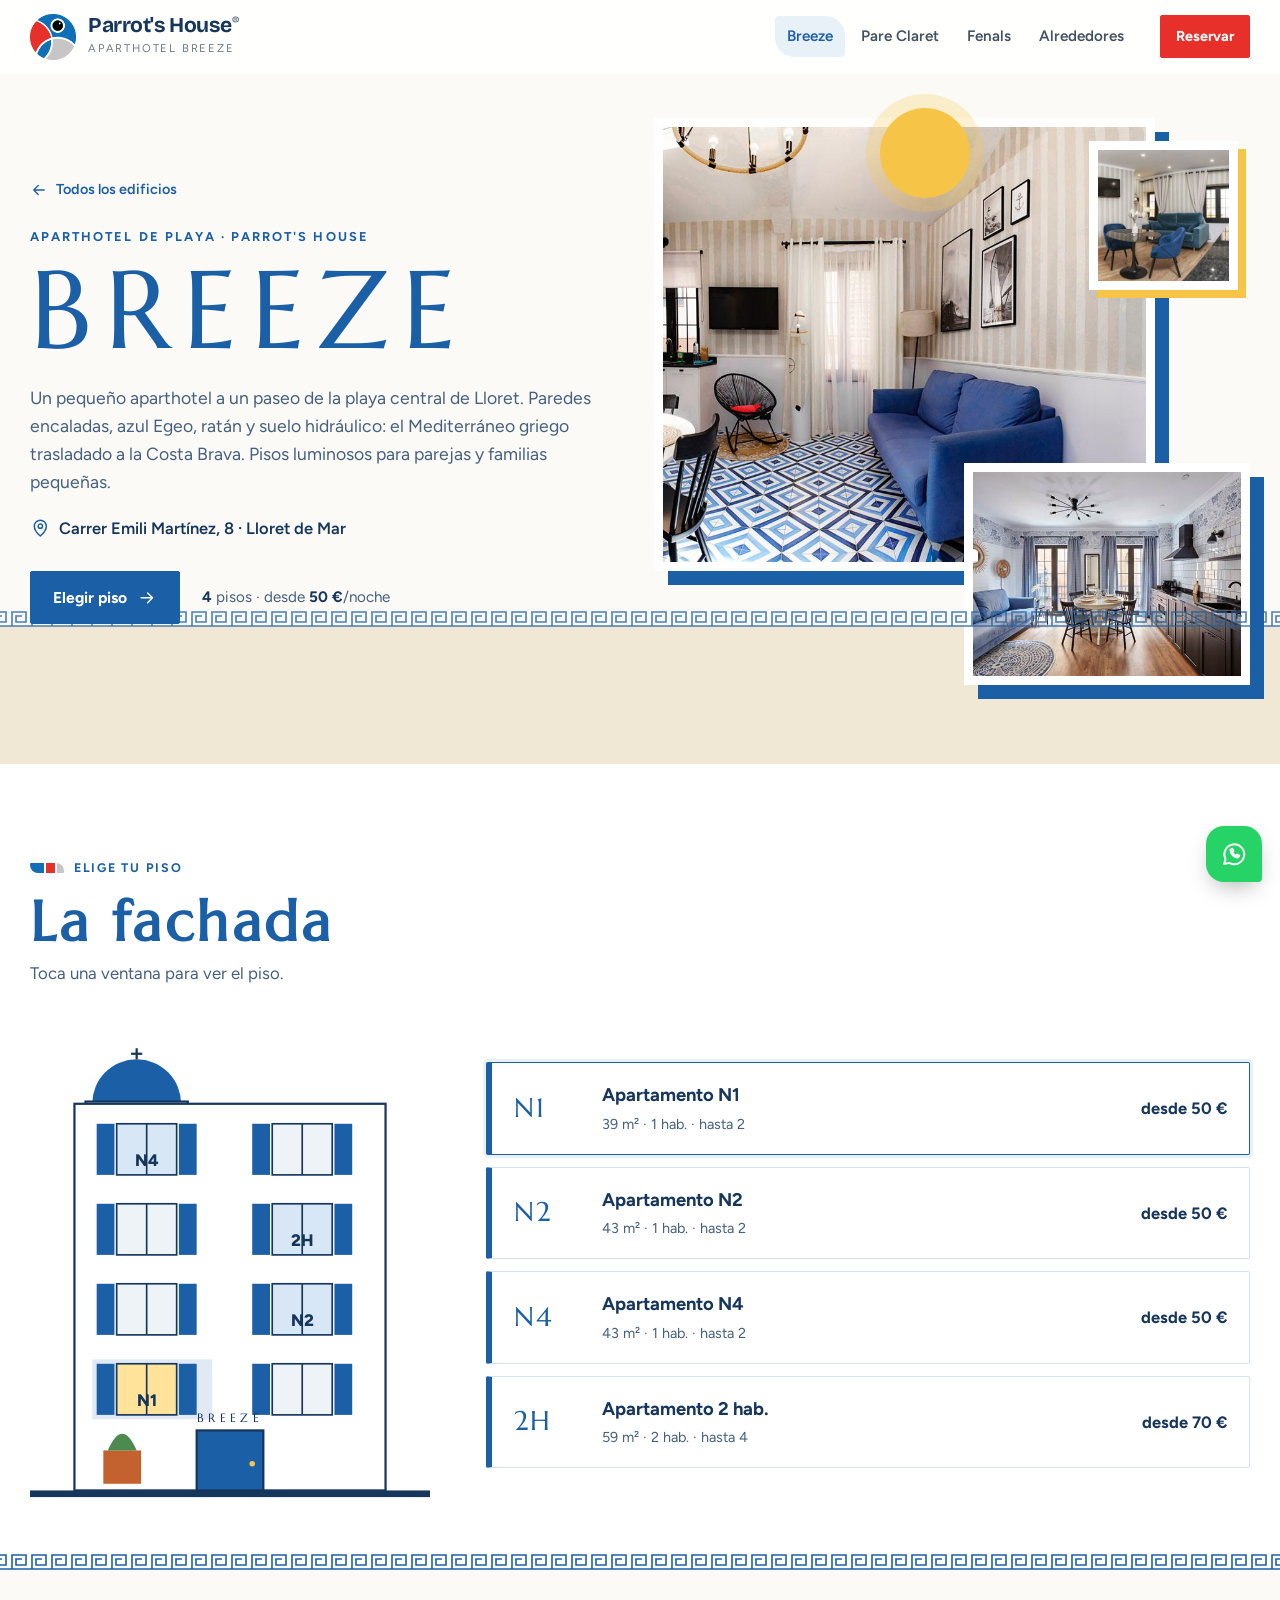
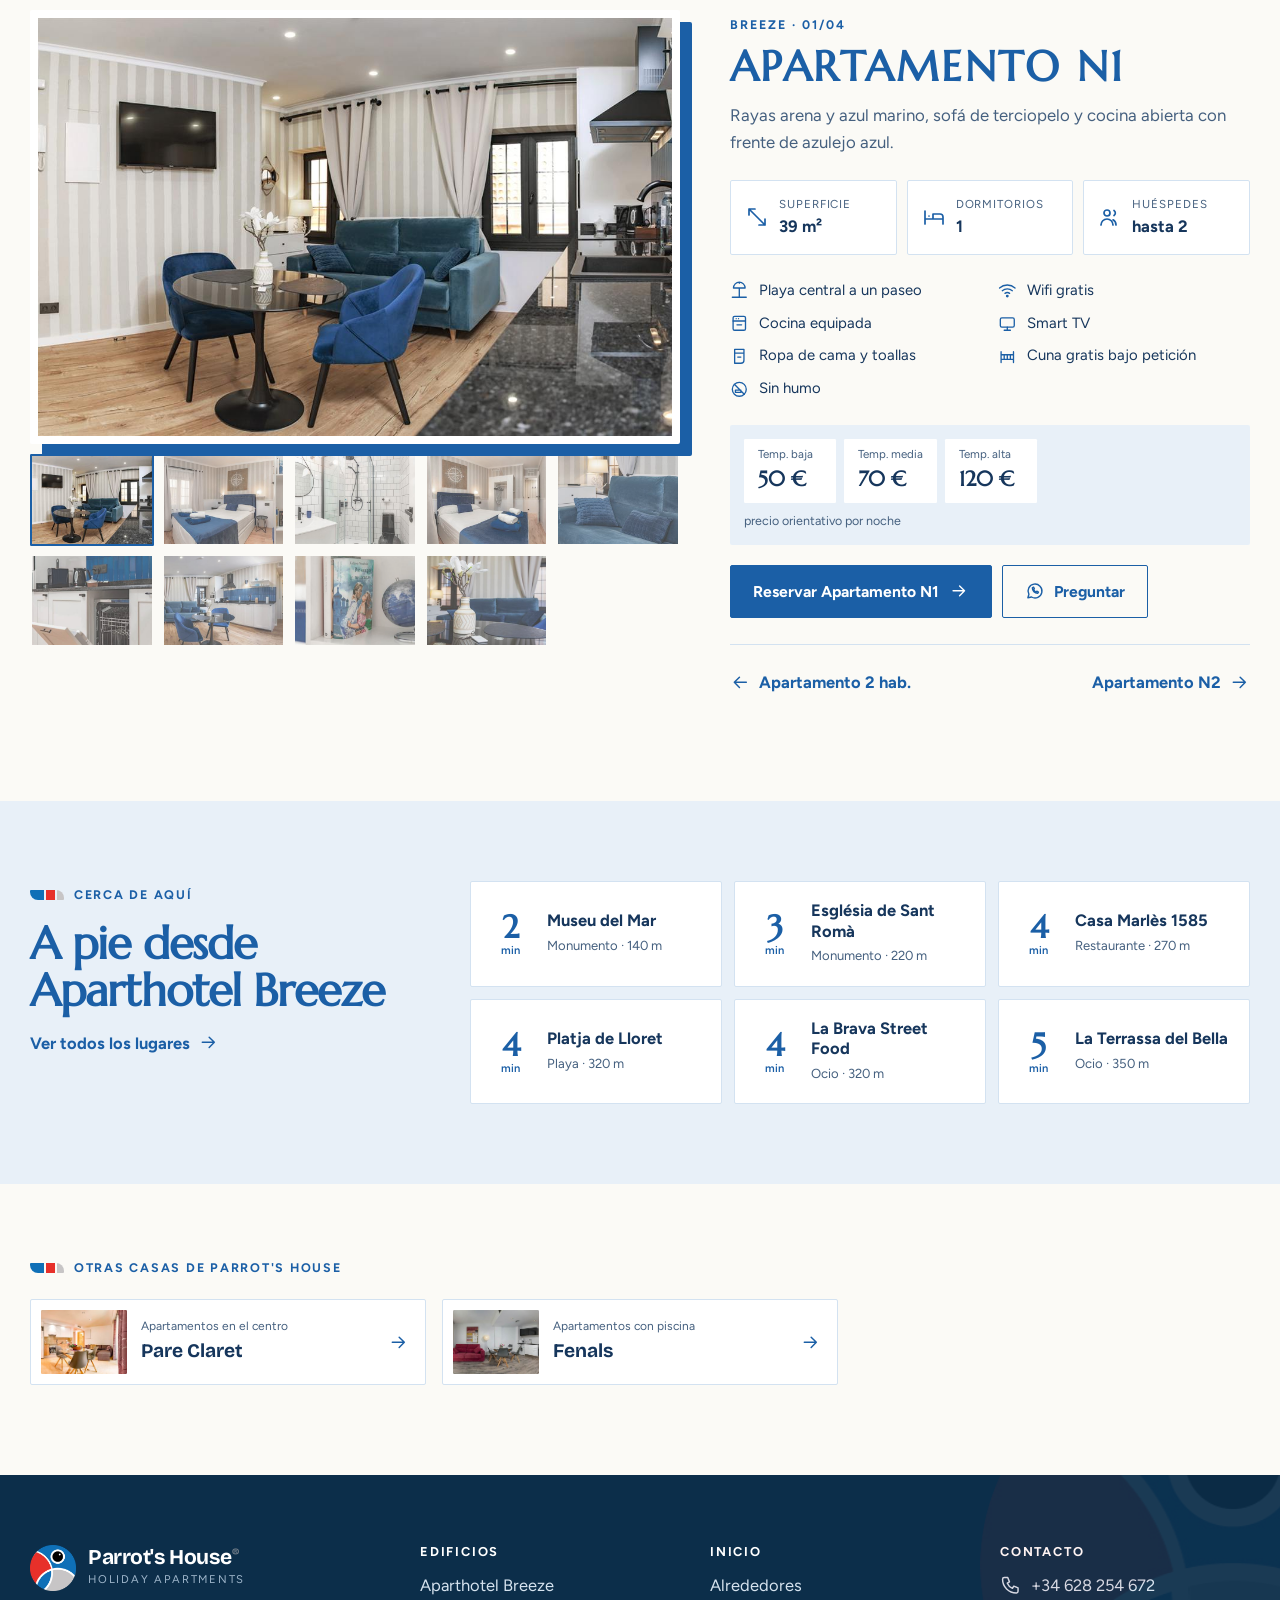
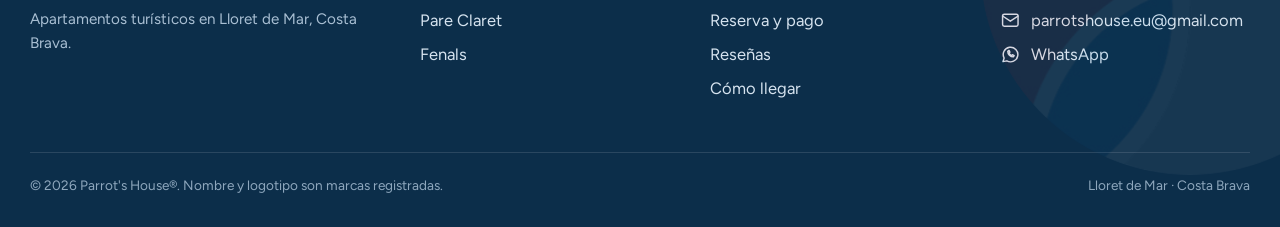
==== commit 5fd315eb: "Actualización automática 2026-11-18 18:06" ====
--- a/breeze.html
+++ b/breeze.html
@@ -24,7 +24,6 @@
     </a>
     <nav class="nav" id="nav" aria-label="Edificios">
       <a href="breeze.html" data-wing class="is-active" aria-current="page">Breeze</a>
-      <a href="pescadors.html" data-wing>Pescadors</a>
       <a href="pare-claret.html" data-wing>Pare Claret</a>
       <a href="fenals.html" data-wing>Fenals</a>
       <a href="index.html#alrededores" data-wing>Alrededores</a>
@@ -82,7 +81,6 @@
         <h4>Edificios</h4>
         <ul>
           <li><a href="breeze.html" data-wing>Aparthotel Breeze</a></li>
-          <li><a href="pescadors.html" data-wing>Aparthotel Pescadors</a></li>
           <li><a href="pare-claret.html" data-wing>Pare Claret</a></li>
           <li><a href="fenals.html" data-wing>Fenals</a></li>
         </ul>
--- a/assets/css/base.css
+++ b/assets/css/base.css
@@ -158,9 +158,9 @@
 @media (prefers-reduced-motion: reduce) { .rise { opacity: 1; transform: none; transition: none; } }
 
 /* ---------- El ala ---------- */
-.wing { position: fixed; inset: 0; z-index: 1000; pointer-events: none; visibility: hidden; }
+.wing { position: fixed; inset: 0; z-index: 1000; pointer-events: none; visibility: hidden; overflow: hidden; contain: strict; }
 .wing.is-on { visibility: visible; pointer-events: auto; }
-.wing svg { display: block; width: 100%; height: 100%; }
+.wing__f { position: absolute; left: 0; top: 0; display: block; will-change: transform; backface-visibility: hidden; pointer-events: none; }
 html.wing-pending body::after {
   content: ''; position: fixed; inset: 0; z-index: 999;
   background: linear-gradient(135deg, var(--blue) 0 45%, var(--red) 45% 70%, var(--grey) 70%);
--- a/assets/css/building.css
+++ b/assets/css/building.css
@@ -1,6 +1,6 @@
 /* =========================================================
    Parrot's House — subpáginas de edificio
-   Estructura común + cuatro temas: breeze · pescadors · pareclaret · fenals
+   Estructura común + tres temas: breeze · pareclaret · fenals
    ========================================================= */
 body {
   --t-bg: var(--paper); --t-ink: var(--ink); --t-ink2: var(--ink-2); --t-title: var(--blue-ink);
@@ -45,7 +45,7 @@
 .sel-title { font-family: var(--t-head); font-size: clamp(2.2rem, 5vw, 3.5rem); margin: 12px 0 8px; color: var(--t-title); }
 .sel-sub { color: var(--t-ink2); font-size: 1.05rem; }
 
-/* fachada (Breeze / Pescadors) */
+/* fachada (Breeze) */
 .sel-facade { display: grid; grid-template-columns: minmax(0, 400px) 1fr; gap: 56px; align-items: center; }
 .facade { width: 100%; height: auto; overflow: visible; }
 .f-wall { fill: var(--f-wall); stroke: var(--f-line); stroke-width: 2; }
@@ -204,37 +204,6 @@
 [data-b="breeze"] .pd__name { text-transform: uppercase; font-size: clamp(1.8rem, 3.4vw, 2.6rem); }
 
 /* =========================================================
-   TEMA · PESCADORS — gris lonja y blanco, red y pizarra
-   ========================================================= */
-body[data-b="pescadors"] {
-  --t-bg: #f4f5f6; --t-ink: #24282c; --t-ink2: #555c63; --t-title: #24282c; --t-acc: #4d555c; --t-soft: #e6e9eb; --t-line: #cfd4d8;
-  --t-head: 'DM Mono', monospace; --t-r: 0px;
-  --f-wall: #e2e5e7; --f-line: #2b3035; --f-shut: #5d646b; --f-pane: #fafafa; --f-pane-off: #eceeef; --f-glow: rgba(43, 48, 53, .1);
-}
-[data-b="pescadors"] .btn { border-radius: 0; font-family: 'DM Mono', monospace; font-weight: 500; }
-[data-b="pescadors"] .bh {
-  background-color: #f4f5f6;
-  background-image: repeating-linear-gradient(45deg, rgba(43, 48, 53, .05) 0 1px, transparent 1px 18px), repeating-linear-gradient(-45deg, rgba(43, 48, 53, .05) 0 1px, transparent 1px 18px);
-}
-[data-b="pescadors"] .bh__name { text-transform: uppercase; font-weight: 500; letter-spacing: -.04em; font-size: clamp(2.8rem, 7.6vw, 6.2rem); }
-[data-b="pescadors"] .bh__kind, [data-b="pescadors"] .pd__code, [data-b="pescadors"] .bh__addr { font-family: 'DM Mono', monospace; font-weight: 500; }
-[data-b="pescadors"] .bh__ph { border: 1px solid #2b3035; counter-increment: ph; }
-[data-b="pescadors"] .bh__media { counter-reset: ph; }
-[data-b="pescadors"] .bh__ph img { filter: grayscale(.85) contrast(1.05); transition: filter .6s; }
-[data-b="pescadors"] .bh__ph:hover img { filter: none; }
-[data-b="pescadors"] .bh__ph::after { content: '0' counter(ph); position: absolute; left: 0; top: 0; background: #2b3035; color: #fff; font: 500 .85rem 'DM Mono', monospace; padding: 6px 10px; }
-[data-b="pescadors"] .bh__deco { left: -2%; right: -2%; top: 50%; height: 1px; background: #2b3035; opacity: .25; }
-[data-b="pescadors"] .sel-sec { background: #fff; border-top: 1px solid #2b3035; border-bottom: 1px solid #2b3035; }
-[data-b="pescadors"] .pitem { background: repeating-linear-gradient(180deg, #fff 0 27px, #eef0f1 27px 28px); border-color: #2b3035; }
-[data-b="pescadors"] .pitem__no { font-weight: 500; color: #24282c; }
-[data-b="pescadors"] .pitem__n { font-family: 'DM Mono', monospace; font-weight: 500; text-transform: uppercase; }
-[data-b="pescadors"] .pitem.is-sel { background: #24282c; color: #fff; box-shadow: none; }
-[data-b="pescadors"] .pitem.is-sel .pitem__no, [data-b="pescadors"] .pitem.is-sel .pitem__m { color: #d5d9dc; }
-[data-b="pescadors"] .pd__main img { filter: grayscale(.15); }
-[data-b="pescadors"] .pd__name { text-transform: uppercase; font-weight: 500; letter-spacing: -.03em; }
-[data-b="pescadors"] .pd__specs > div, [data-b="pescadors"] .near li, [data-b="pescadors"] .other { border-color: #2b3035; }
-
-/* =========================================================
    TEMA · PARE CLARET — acogedor: crema, terracota y madera
    ========================================================= */
 body[data-b="pareclaret"] {
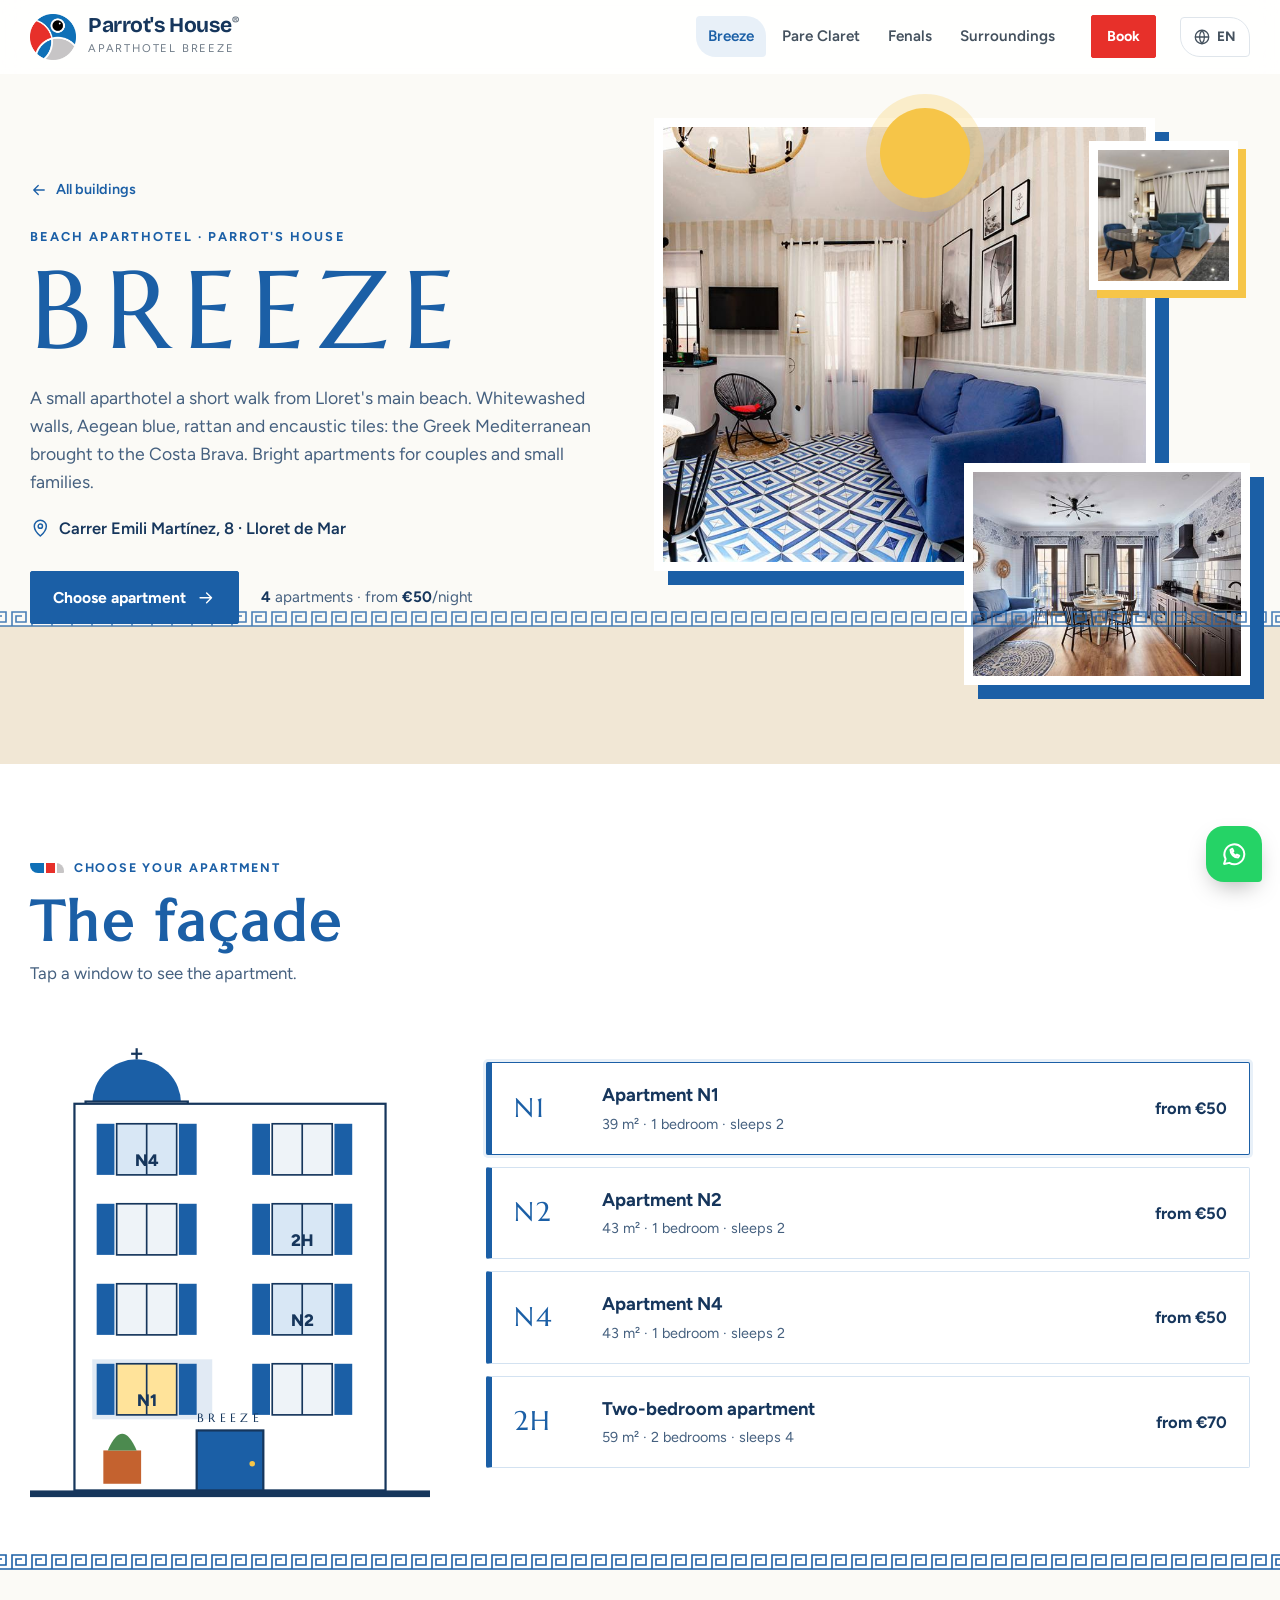
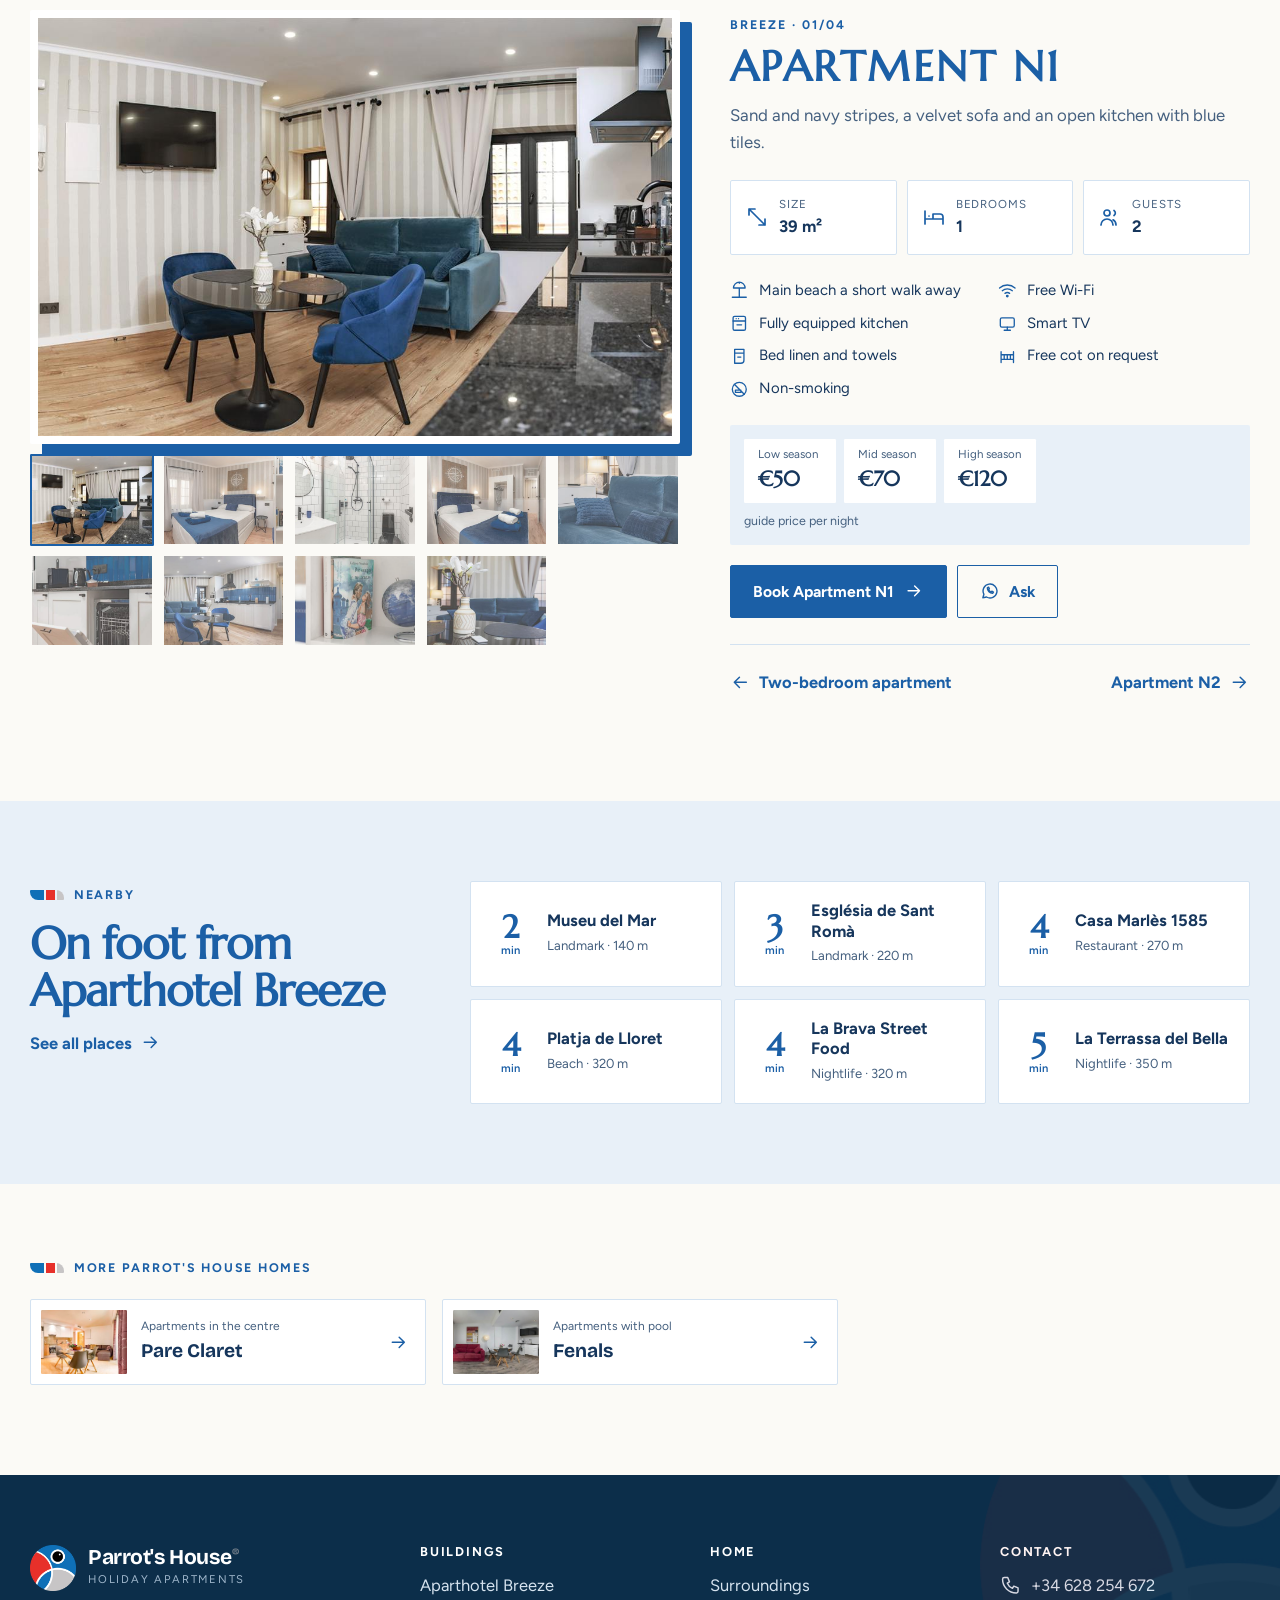
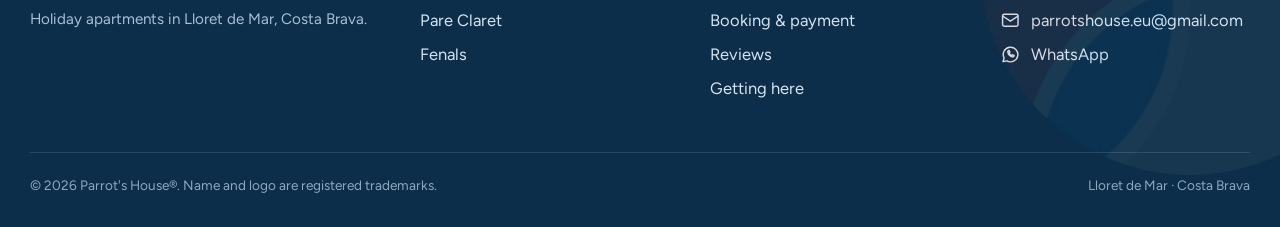
==== commit 4b46a2ca: "Actualización automática 2026-11-18 18:23" ====
--- a/breeze.html
+++ b/breeze.html
@@ -4,13 +4,13 @@
   <meta charset="utf-8">
   <meta name="viewport" content="width=device-width, initial-scale=1">
   <title>Aparthotel Breeze · Parrot's House Lloret de Mar</title>
-  <meta name="description" content="Aparthotel Breeze de Parrot's House: apartamentos de estilo griego a un paseo de la playa central de Lloret de Mar.">
+  <meta name="description" data-i18n-attr="content:about.breeze" content="Aparthotel Breeze de Parrot's House: apartamentos de estilo griego a un paseo de la playa central de Lloret de Mar.">
   <link rel="icon" type="image/png" href="assets/img/logo-original.png">
   <meta name="theme-color" content="#1b5fa6">
   <script>try { if (sessionStorage.getItem('ph_wing')) document.documentElement.classList.add('wing-pending'); } catch (e) {}</script>
   <link rel="preconnect" href="https://fonts.googleapis.com">
   <link rel="preconnect" href="https://fonts.gstatic.com" crossorigin>
-  <link href="https://fonts.googleapis.com/css2?family=Bricolage+Grotesque:opsz,wght@12..96,400;12..96,600;12..96,700;12..96,800&family=Figtree:wght@400;500;600;700&family=Marcellus&display=swap" rel="stylesheet">
+  <link href="https://fonts.googleapis.com/css2?family=Bricolage+Grotesque:opsz,wght@12..96,400;12..96,600;12..96,700;12..96,800&family=Figtree:wght@400;500;600;700&family=Marcellus&family=Onest:wght@400;500;600;700;800&family=Forum&family=Lora:ital,wght@1,600;1,700&display=swap" rel="stylesheet">
   <link rel="stylesheet" href="assets/css/base.css">
   <link rel="stylesheet" href="assets/css/building.css">
 </head>
@@ -18,18 +18,18 @@
 
 <header class="header" id="header">
   <div class="wrap">
-    <a class="brand" href="index.html" data-wing aria-label="Parrot's House, volver al inicio">
-      <img src="assets/img/logo-original.png" alt="Logo de Parrot's House" width="46" height="46">
+    <a class="brand" href="index.html" data-wing data-i18n-attr="aria-label:aria.backHome" aria-label="Parrot's House, volver al inicio">
+      <img src="assets/img/logo-original.png" data-i18n-attr="alt:alt.logo" alt="Logo de Parrot's House" width="46" height="46">
       <span><b>Parrot's House<sup>®</sup></b><small>Aparthotel Breeze</small></span>
     </a>
     <nav class="nav" id="nav" aria-label="Edificios">
       <a href="breeze.html" data-wing class="is-active" aria-current="page">Breeze</a>
       <a href="pare-claret.html" data-wing>Pare Claret</a>
       <a href="fenals.html" data-wing>Fenals</a>
-      <a href="index.html#alrededores" data-wing>Alrededores</a>
+      <a href="index.html#alrededores" data-wing data-i18n="nav.around">Alrededores</a>
     </nav>
-    <a class="btn btn--red btn--sm" href="index.html#reserva" data-wing>Reservar</a>
-    <button class="burger" id="burger" aria-label="Abrir menú" aria-expanded="false" aria-controls="nav"><span></span><span></span><span></span></button>
+    <a class="btn btn--red btn--sm" href="index.html#reserva" data-wing data-i18n="cta.book">Reservar</a>
+    <button class="burger" id="burger" data-i18n-attr="aria-label:aria.menu" aria-label="Abrir menú" aria-expanded="false" aria-controls="nav"><span></span><span></span><span></span></button>
   </div>
 </header>
 
@@ -39,7 +39,7 @@
   <section class="sel-sec" id="pisos">
     <div class="wrap">
       <div class="sel-head">
-        <span class="plume">Elige tu piso</span>
+        <span class="plume" data-i18n="sel.plume">Elige tu piso</span>
         <h2 class="sel-title" id="sel-title"></h2>
         <p class="sel-sub" id="sel-sub"></p>
       </div>
@@ -54,9 +54,9 @@
   <section class="near-sec">
     <div class="wrap near-grid">
       <div>
-        <span class="plume">Cerca de aquí</span>
-        <h2 class="near-title">A pie desde Aparthotel Breeze</h2>
-        <a class="near-more" href="index.html#alrededores" data-wing>Ver todos los lugares <i data-ico="arrow"></i></a>
+        <span class="plume" data-i18n="near.plume">Cerca de aquí</span>
+        <h2 class="near-title" data-i18n="near.title" data-i18n-vars='{"b":"Aparthotel Breeze"}'>A pie desde Aparthotel Breeze</h2>
+        <a class="near-more" href="index.html#alrededores" data-wing><span data-i18n="near.more">Ver todos los lugares</span> <i data-ico="arrow"></i></a>
       </div>
       <ol class="near" id="near"></ol>
     </div>
@@ -64,7 +64,7 @@
 
   <section class="others-sec">
     <div class="wrap">
-      <span class="plume">Otras casas de Parrot's House</span>
+      <span class="plume" data-i18n="others.plume">Otras casas de Parrot's House</span>
       <div class="others" id="others"></div>
     </div>
   </section>
@@ -74,28 +74,28 @@
   <div class="wrap">
     <div class="grid">
       <div>
-        <a class="brand" href="index.html" data-wing><img src="assets/img/logo-original.png" alt="Logo de Parrot's House" width="46" height="46"><span><b>Parrot's House<sup>®</sup></b><small>Holiday apartments</small></span></a>
-        <p class="about">Apartamentos turísticos en Lloret de Mar, Costa Brava.</p>
+        <a class="brand" href="index.html" data-wing><img src="assets/img/logo-original.png" data-i18n-attr="alt:alt.logo" alt="Logo de Parrot's House" width="46" height="46"><span><b>Parrot's House<sup>®</sup></b><small>Holiday apartments</small></span></a>
+        <p class="about" data-i18n="foot.about">Apartamentos turísticos en Lloret de Mar, Costa Brava.</p>
       </div>
       <div>
-        <h4>Edificios</h4>
+        <h4 data-i18n="foot.buildings">Edificios</h4>
         <ul>
-          <li><a href="breeze.html" data-wing>Aparthotel Breeze</a></li>
+          <li><a href="breeze.html" data-wing data-i18n="b.breeze.full">Aparthotel Breeze</a></li>
           <li><a href="pare-claret.html" data-wing>Pare Claret</a></li>
           <li><a href="fenals.html" data-wing>Fenals</a></li>
         </ul>
       </div>
       <div>
-        <h4>Inicio</h4>
+        <h4 data-i18n="nav.home">Inicio</h4>
         <ul>
-          <li><a href="index.html#alrededores" data-wing>Alrededores</a></li>
-          <li><a href="index.html#reserva" data-wing>Reserva y pago</a></li>
-          <li><a href="index.html#resenas" data-wing>Reseñas</a></li>
-          <li><a href="index.html#como-llegar" data-wing>Cómo llegar</a></li>
+          <li><a href="index.html#alrededores" data-wing data-i18n="nav.around">Alrededores</a></li>
+          <li><a href="index.html#reserva" data-wing data-i18n="sec.book.plume">Reserva y pago</a></li>
+          <li><a href="index.html#resenas" data-wing data-i18n="nav.reviews">Reseñas</a></li>
+          <li><a href="index.html#como-llegar" data-wing data-i18n="nav.reach">Cómo llegar</a></li>
         </ul>
       </div>
       <div>
-        <h4>Contacto</h4>
+        <h4 data-i18n="foot.contact">Contacto</h4>
         <ul>
           <li><a class="contact-line" href="tel:+34628254672"><i data-ico="phone"></i> +34 628 254 672</a></li>
           <li><a class="contact-line" href="mailto:parrotshouse.eu@gmail.com"><i data-ico="mail"></i> parrotshouse.eu@gmail.com</a></li>
@@ -104,23 +104,24 @@
       </div>
     </div>
     <div class="legal">
-      <span>© <span id="year">2026</span> Parrot's House®. Nombre y logotipo son marcas registradas.</span>
+      <span>© <span id="year">2026</span> Parrot's House®. <span data-i18n="foot.legal">Nombre y logotipo son marcas registradas.</span></span>
       <span>Lloret de Mar · Costa Brava</span>
     </div>
   </div>
 </footer>
 
-<div class="lb" id="lb" hidden role="dialog" aria-modal="true" aria-label="Fotos del apartamento">
+<div class="lb" id="lb" hidden role="dialog" aria-modal="true">
   <img alt="">
   <span class="lb__c"></span>
-  <button type="button" class="lb__x" aria-label="Cerrar"><i data-ico="close"></i></button>
-  <button type="button" class="lb__p" aria-label="Foto anterior"><i data-ico="back"></i></button>
-  <button type="button" class="lb__n" aria-label="Foto siguiente"><i data-ico="arrow"></i></button>
+  <button type="button" class="lb__x" data-i18n-attr="aria-label:aria.close" aria-label="Cerrar"><i data-ico="close"></i></button>
+  <button type="button" class="lb__p" data-i18n-attr="aria-label:aria.prevPhoto" aria-label="Foto anterior"><i data-ico="back"></i></button>
+  <button type="button" class="lb__n" data-i18n-attr="aria-label:aria.nextPhoto" aria-label="Foto siguiente"><i data-ico="arrow"></i></button>
 </div>
 
-<a class="wa" href="https://api.whatsapp.com/send?phone=34628254672" target="_blank" rel="noopener" aria-label="Escríbenos por WhatsApp"><i data-ico="whatsapp"></i></a>
+<a class="wa" href="https://api.whatsapp.com/send?phone=34628254672" target="_blank" rel="noopener" data-i18n-attr="aria-label:aria.wa" aria-label="Escríbenos por WhatsApp"><i data-ico="whatsapp"></i></a>
 
 <script src="assets/js/data.js"></script>
+<script src="assets/js/i18n.js"></script>
 <script src="assets/js/wing.js"></script>
 <script src="assets/js/common.js"></script>
 <script src="assets/js/building.js"></script>
--- a/assets/css/base.css
+++ b/assets/css/base.css
@@ -23,8 +23,8 @@
   --shadow-lg: 0 2px 4px rgba(12, 46, 74, .05), 0 30px 60px -24px rgba(12, 46, 74, .3);
   --r-leaf: 4px 20px;           /* forma "hoja/pluma" de botones y chips */
   --r-card: 6px 26px 6px 26px;
-  --font-display: 'Bricolage Grotesque', 'Segoe UI', system-ui, sans-serif;
-  --font-body: 'Figtree', 'Segoe UI', system-ui, sans-serif;
+  --font-display: 'Bricolage Grotesque', 'Onest', 'Segoe UI', system-ui, sans-serif;
+  --font-body: 'Figtree', 'Onest', 'Segoe UI', system-ui, sans-serif;
   --wrap: 1220px;
   --header-h: 74px;
   --meander: url("data:image/svg+xml,%3Csvg xmlns='http://www.w3.org/2000/svg' width='20' height='16' viewBox='0 0 20 16'%3E%3Cpath d='M0 15H20M2 15V1H16V11H6V5H12' fill='none' stroke='%231b5fa6' stroke-width='1.6'/%3E%3C/svg%3E");
@@ -45,6 +45,7 @@
 h1, h2, h3, h4 { font-family: var(--font-display); line-height: 1.05; margin: 0; letter-spacing: -.02em; font-weight: 700; }
 p { margin: 0; }
 .wrap { width: min(var(--wrap), 100% - 32px); margin-inline: auto; }
+[hidden] { display: none !important; }
 .sr-only { position: absolute; width: 1px; height: 1px; overflow: hidden; clip: rect(0 0 0 0); white-space: nowrap; }
 .ico { width: 1.25em; height: 1.25em; flex: none; }
 :focus-visible { outline: 3px solid color-mix(in srgb, var(--blue) 55%, transparent); outline-offset: 2px; }
@@ -111,7 +112,7 @@
 .header.is-open .burger span:nth-child(1) { transform: translateY(6px) rotate(45deg); }
 .header.is-open .burger span:nth-child(2) { opacity: 0; }
 .header.is-open .burger span:nth-child(3) { transform: translateY(-6px) rotate(-45deg); }
-@media (max-width: 1100px) {
+@media (max-width: 1240px) {
   .burger { display: block; }
   .nav {
     position: absolute; top: var(--header-h); left: 0; right: 0; flex-direction: column; gap: 0;
@@ -123,6 +124,41 @@
   .header .btn { display: none; }
 }
 @media (max-width: 420px) { .brand small { display: none; } }
+
+/* ---------- Selector de idioma ---------- */
+.lang { position: relative; flex: none; }
+.lang__btn {
+  display: inline-flex; align-items: center; gap: 6px; height: 40px; padding: 0 12px; border: 1.5px solid var(--line); background: #fff;
+  border-radius: var(--r-leaf); font-weight: 700; font-size: .85rem; letter-spacing: .04em; color: var(--ink-2); cursor: pointer; transition: border-color .2s, color .2s;
+}
+.lang__btn .ico { width: 18px; height: 18px; }
+.lang__btn:hover, .lang.is-open .lang__btn { border-color: var(--blue); color: var(--blue); }
+.lang__menu {
+  position: absolute; right: 0; top: calc(100% + 8px); z-index: 60; min-width: 196px; list-style: none; margin: 0; padding: 6px;
+  background: #fff; border: 1px solid var(--line); border-radius: 6px 18px 6px 18px; box-shadow: var(--shadow-lg);
+  opacity: 0; transform: translateY(-6px); pointer-events: none; transition: opacity .2s, transform .2s;
+}
+.lang.is-open .lang__menu { opacity: 1; transform: none; pointer-events: auto; }
+.lang__menu button {
+  display: flex; align-items: center; gap: 12px; width: 100%; padding: 9px 12px; border: 0; background: none; border-radius: 4px 12px;
+  font-weight: 600; text-align: left; cursor: pointer; color: var(--ink);
+}
+.lang__menu b { width: 24px; font-size: .74rem; letter-spacing: .06em; color: var(--ink-3); }
+.lang__menu button:hover, .lang__menu button:focus-visible { background: var(--blue-soft); outline: none; }
+.lang__menu [aria-current] { color: var(--blue); }
+.lang__menu [aria-current] b { color: var(--blue); }
+@media (max-width: 1240px) {
+  .lang { margin-left: auto; }
+  .header .burger { margin-left: 0; flex: none; }
+}
+@media (max-width: 480px) {
+  .header .wrap { gap: 10px; }
+  .lang__btn { padding: 0 10px; height: 44px; }
+  .lang__btn .ico { display: none; }
+  .brand { gap: 9px; }
+  .brand img { width: 40px; height: 40px; }
+  .brand b { font-size: 1.18rem; }
+}
 
 /* ---------- Footer ---------- */
 .footer { background: var(--blue-ink); color: #d6e3ef; padding: 70px 0 30px; margin-top: 0; position: relative; overflow: hidden; }
--- a/assets/css/building.css
+++ b/assets/css/building.css
@@ -175,6 +175,7 @@
 
 /* ---------- Visor ---------- */
 .lb { position: fixed; inset: 0; z-index: 200; background: rgba(8, 18, 28, .93); display: grid; place-items: center; opacity: 0; transition: opacity .25s; }
+.lb[hidden] { display: none; }
 .lb.is-on { opacity: 1; }
 .lb img { max-width: 92vw; max-height: 84vh; object-fit: contain; }
 .lb__c { position: absolute; bottom: 22px; left: 50%; transform: translateX(-50%); color: #fff; font-size: .9rem; }
@@ -187,7 +188,7 @@
    ========================================================= */
 body[data-b="breeze"] {
   --t-bg: #fbfaf6; --t-ink: #16365c; --t-ink2: #45607f; --t-title: #1b5fa6; --t-acc: #1b5fa6; --t-soft: #e8f0f8; --t-line: #d3e2f1;
-  --t-head: 'Marcellus', serif; --t-r: 2px;
+  --t-head: 'Marcellus', 'Forum', serif; --t-r: 2px;
   --f-wall: #ffffff; --f-line: #16365c; --f-shut: #1b5fa6; --f-pane: #d8e7f5; --f-pane-off: #eef3f8; --f-glow: rgba(27, 95, 166, .13);
 }
 [data-b="breeze"] .btn { border-radius: 2px; }
@@ -208,7 +209,7 @@
    ========================================================= */
 body[data-b="pareclaret"] {
   --t-bg: #fbf3ea; --t-ink: #47291a; --t-ink2: #765440; --t-title: #b5532b; --t-acc: #c4622f; --t-soft: #f6e3cf; --t-line: #ecd3bb;
-  --t-head: 'Fraunces', serif; --t-r: 22px;
+  --t-head: 'Fraunces', 'Lora', serif; --t-r: 22px;
 }
 [data-b="pareclaret"] .btn { border-radius: 14px; }
 [data-b="pareclaret"] .bh { background: radial-gradient(circle at 85% 20%, #f8dcc0 0, transparent 45%), #fbf3ea; }
@@ -225,7 +226,7 @@
    ========================================================= */
 body[data-b="fenals"] {
   --t-bg: #f1faf8; --t-ink: #0f3d36; --t-ink2: #3f6a63; --t-title: #11786b; --t-acc: #11857a; --t-soft: #d9f2ee; --t-line: #c4e5df;
-  --t-head: 'Nunito', sans-serif; --t-r: 6px 26px 6px 26px;
+  --t-head: 'Nunito', 'Onest', sans-serif; --t-r: 6px 26px 6px 26px;
 }
 [data-b="fenals"] .bh {
   background-color: #f1faf8;
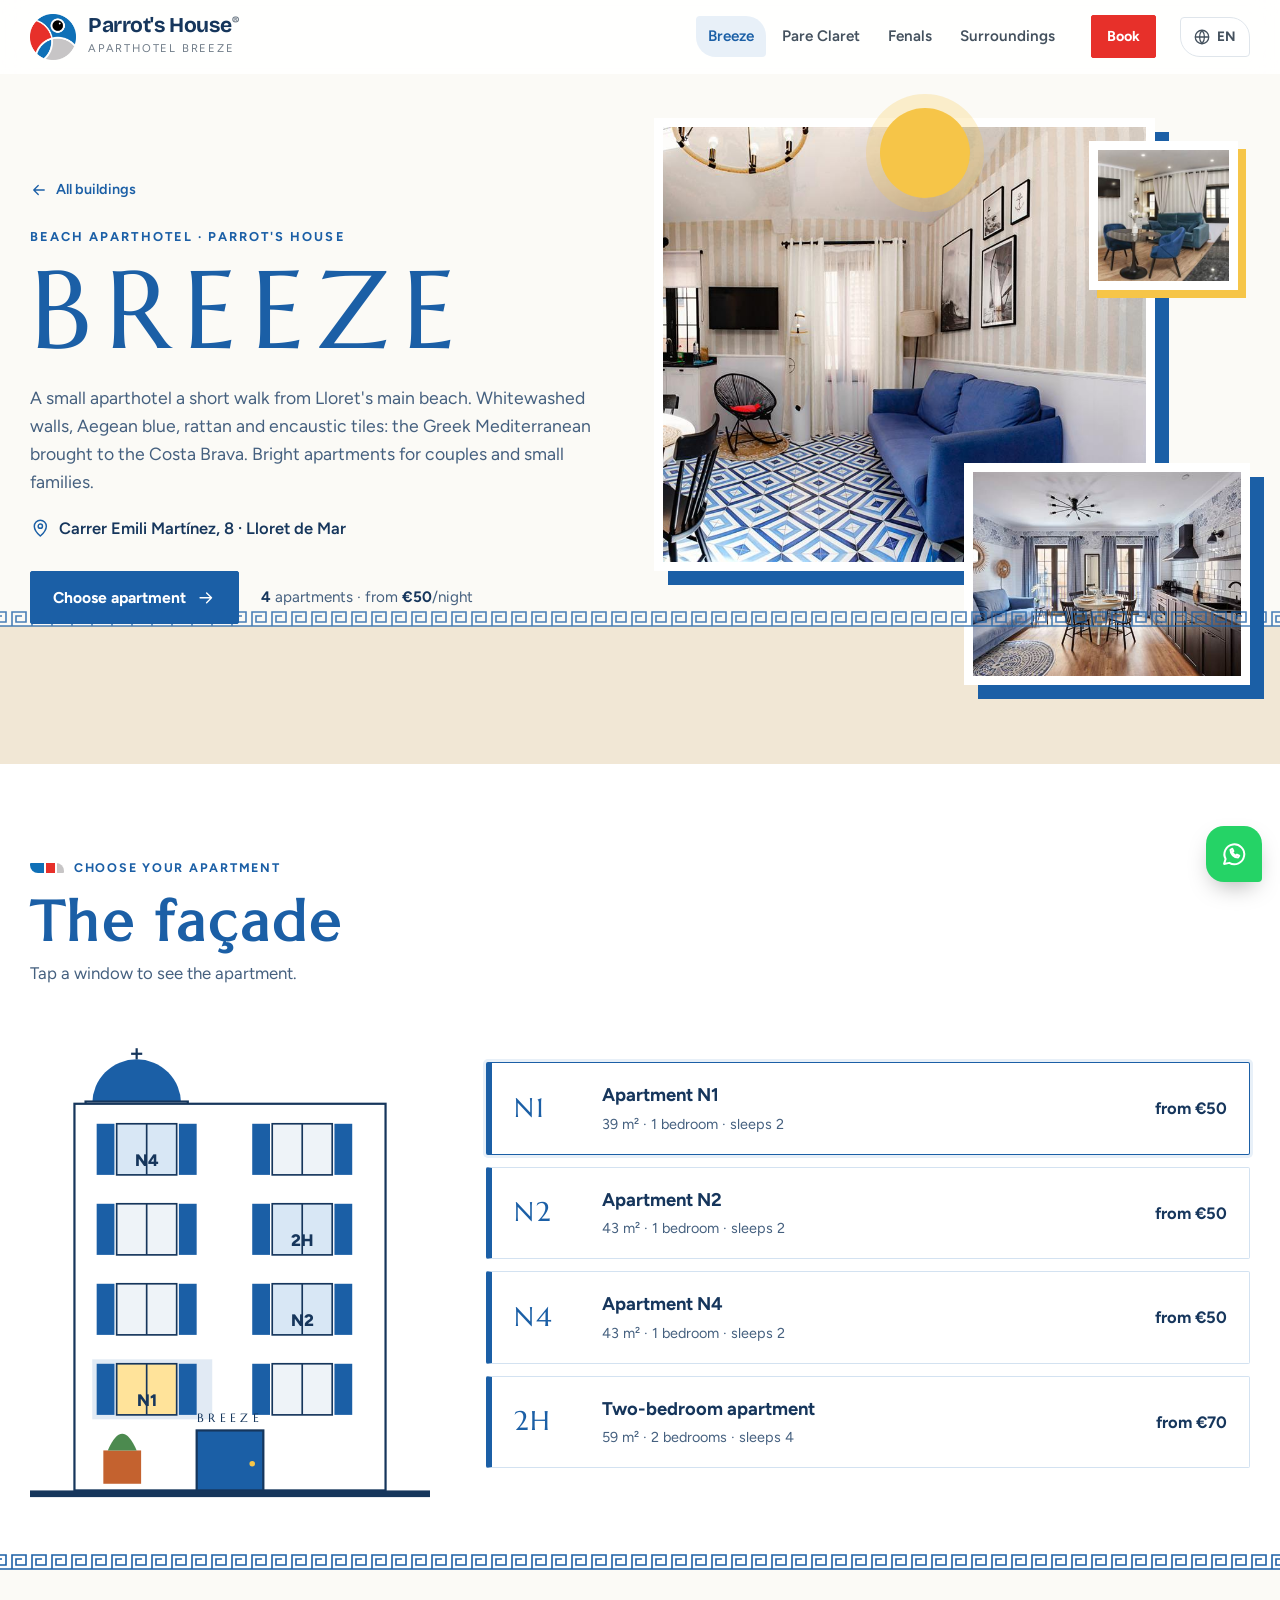
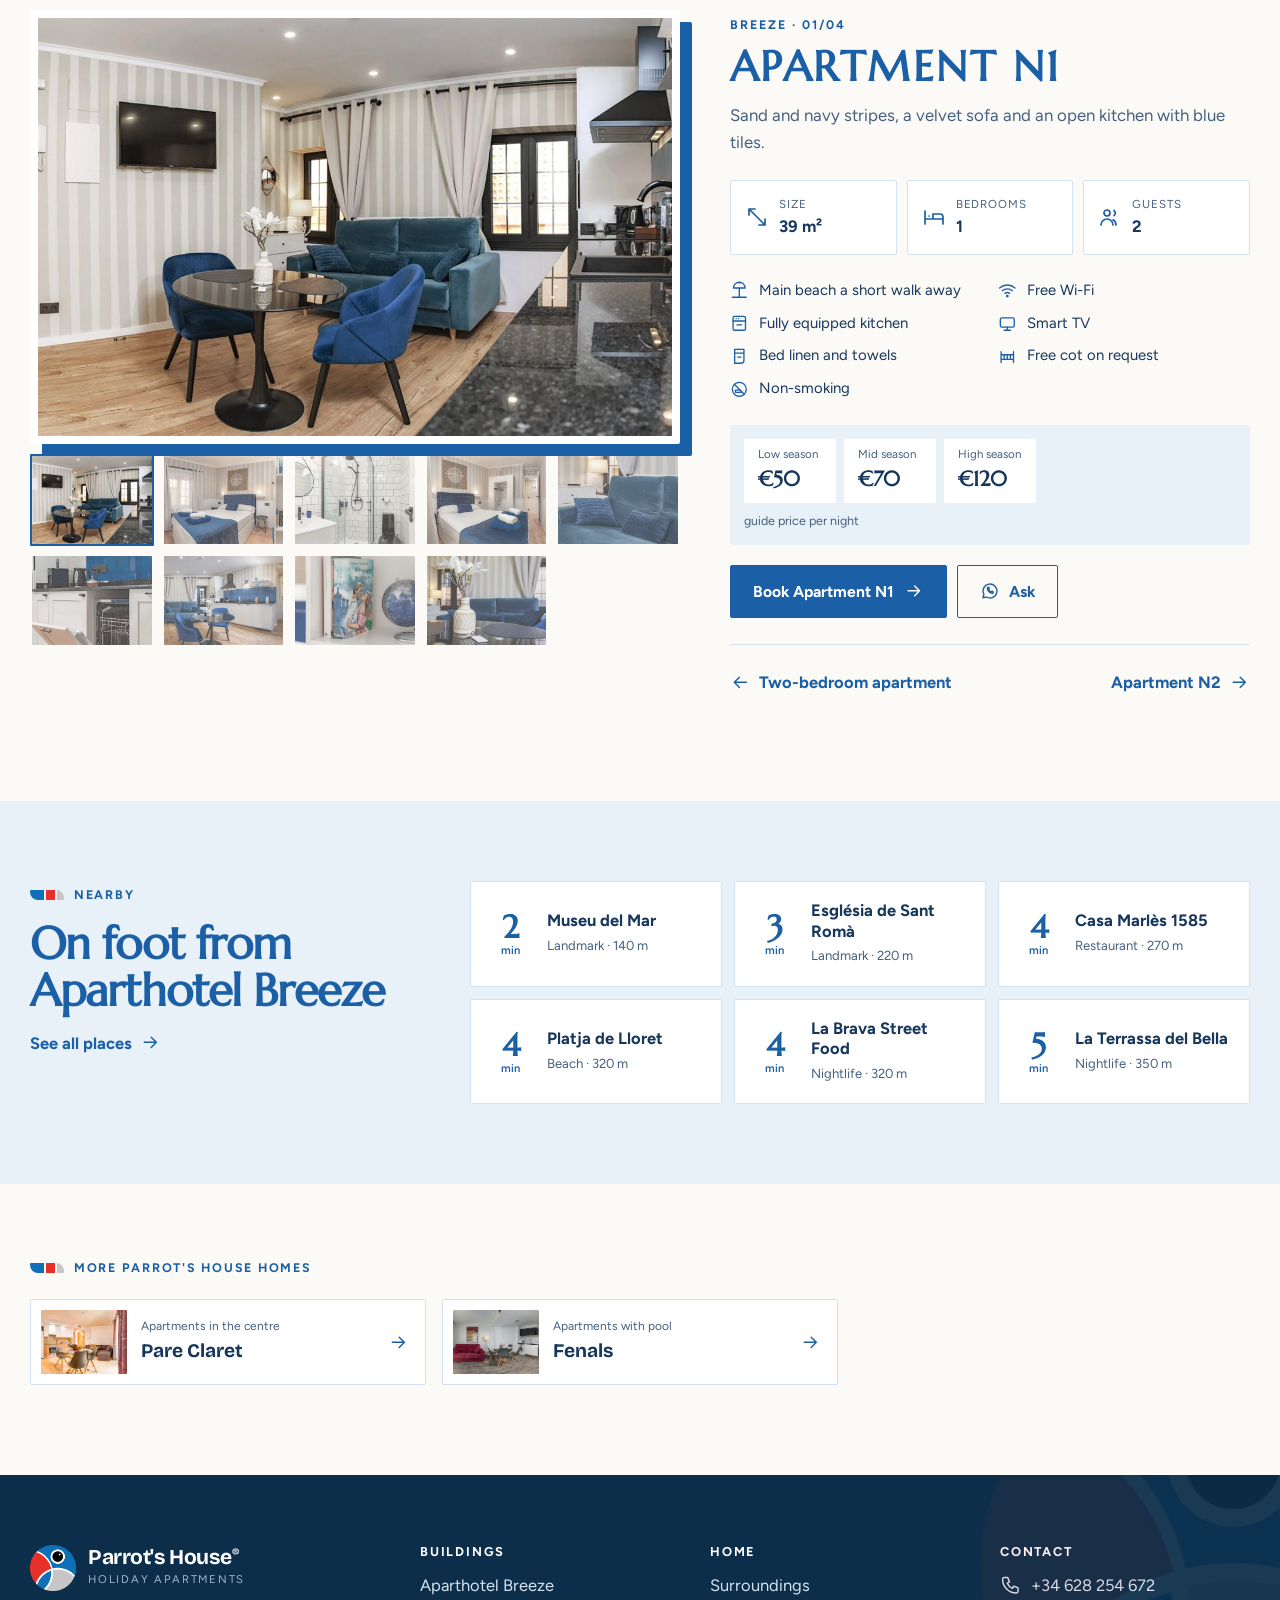
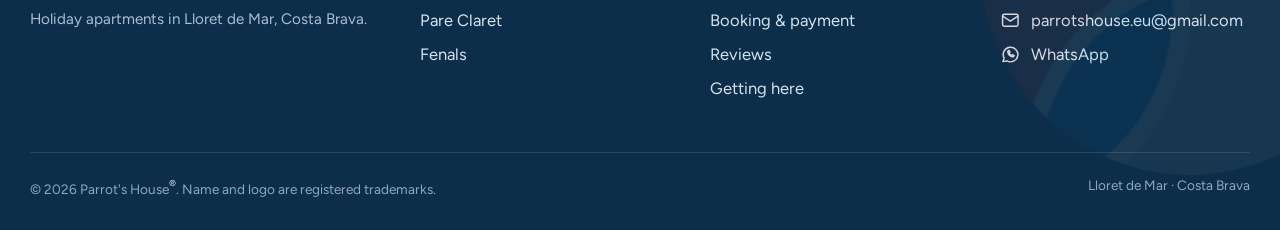
==== commit c2b323f7: "Actualización automática 2026-11-18 18:32" ====
--- a/breeze.html
+++ b/breeze.html
@@ -104,7 +104,7 @@
       </div>
     </div>
     <div class="legal">
-      <span>© <span id="year">2026</span> Parrot's House®. <span data-i18n="foot.legal">Nombre y logotipo son marcas registradas.</span></span>
+      <span>© <span id="year">2026</span> Parrot's House<sup>®</sup>. <span data-i18n="foot.legal">Nombre y logotipo son marcas registradas.</span></span>
       <span>Lloret de Mar · Costa Brava</span>
     </div>
   </div>
--- a/assets/css/base.css
+++ b/assets/css/base.css
@@ -125,6 +125,14 @@
 }
 @media (max-width: 420px) { .brand small { display: none; } }
 
+/* ---------- ® enlazada al certificado de registro ---------- */
+a.tm {
+  position: relative; display: inline-block; color: inherit; text-decoration: none; cursor: pointer;
+  border-radius: 50%; transition: color .2s, transform .2s;
+}
+a.tm::after { content: ''; position: absolute; inset: -9px -7px; }   /* zona táctil más grande */
+a.tm:hover, a.tm:focus-visible { color: var(--red); transform: scale(1.25); }
+
 /* ---------- Selector de idioma ---------- */
 .lang { position: relative; flex: none; }
 .lang__btn {
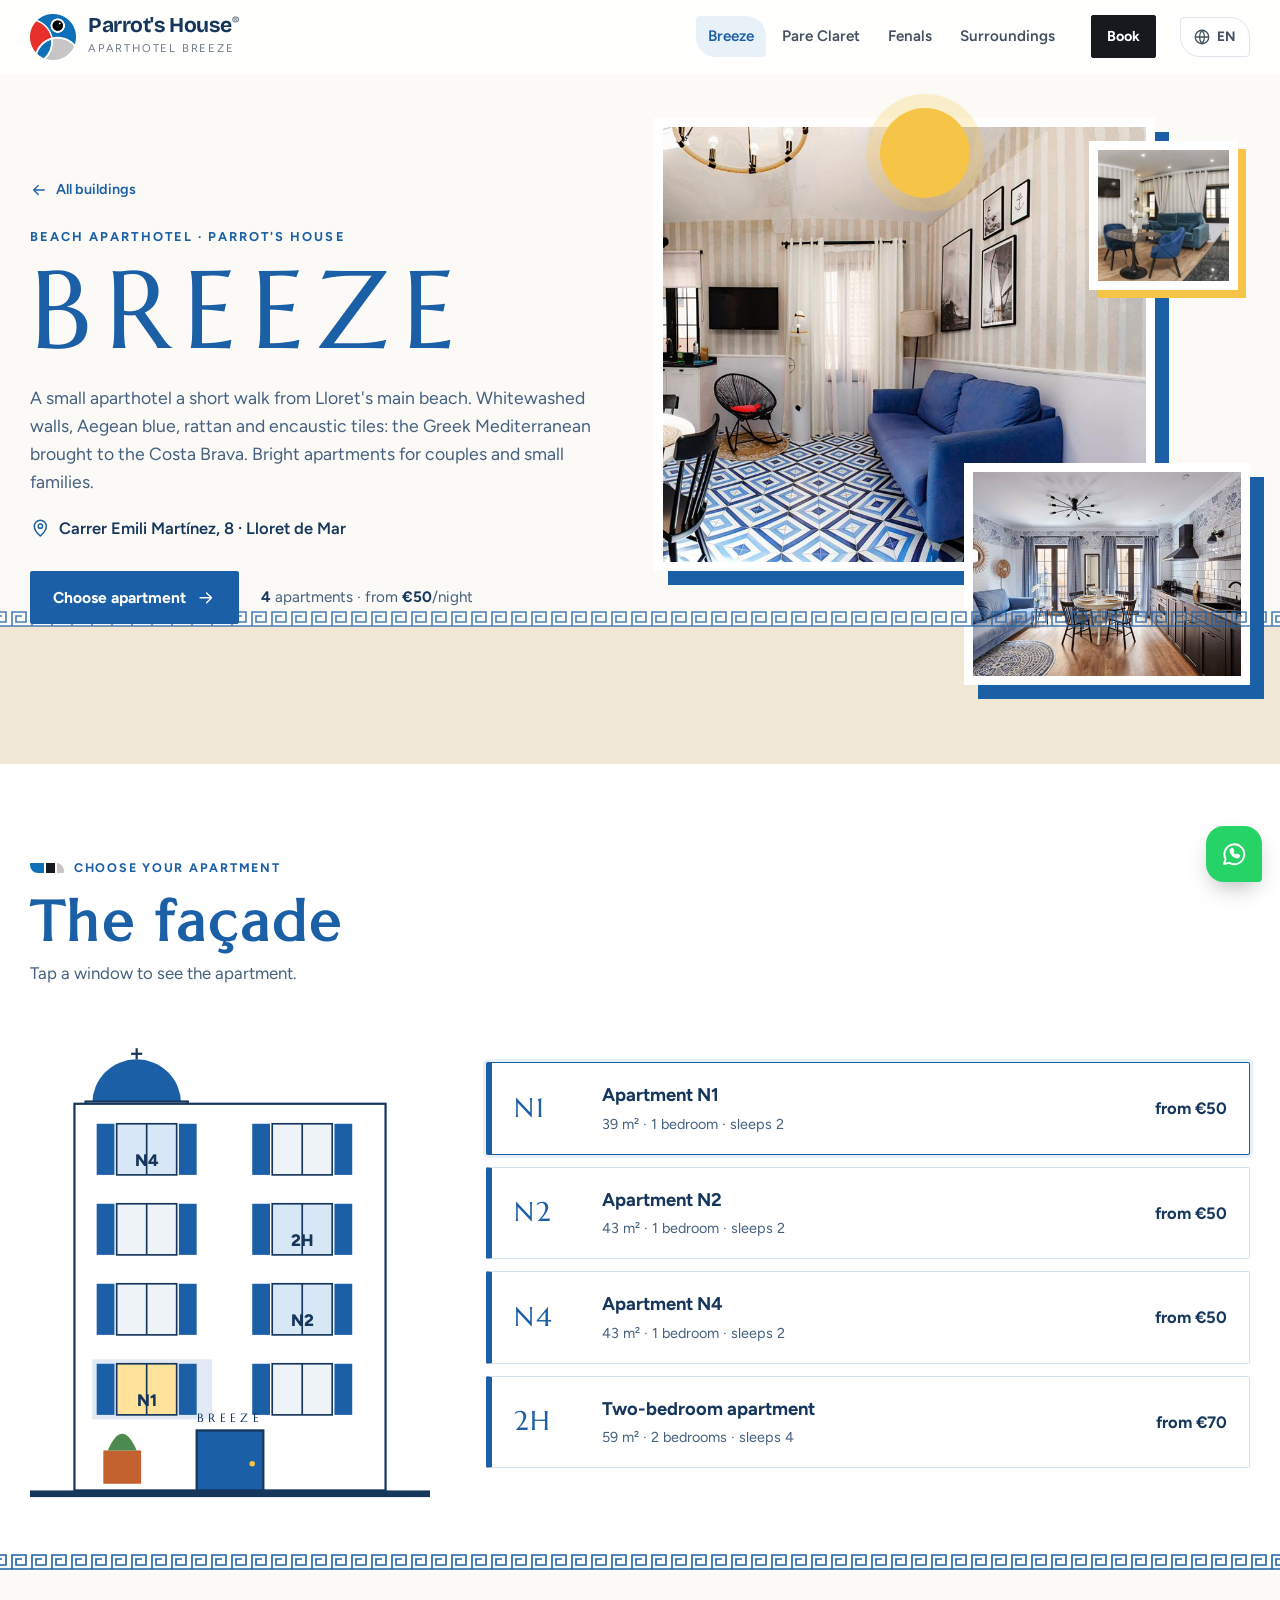
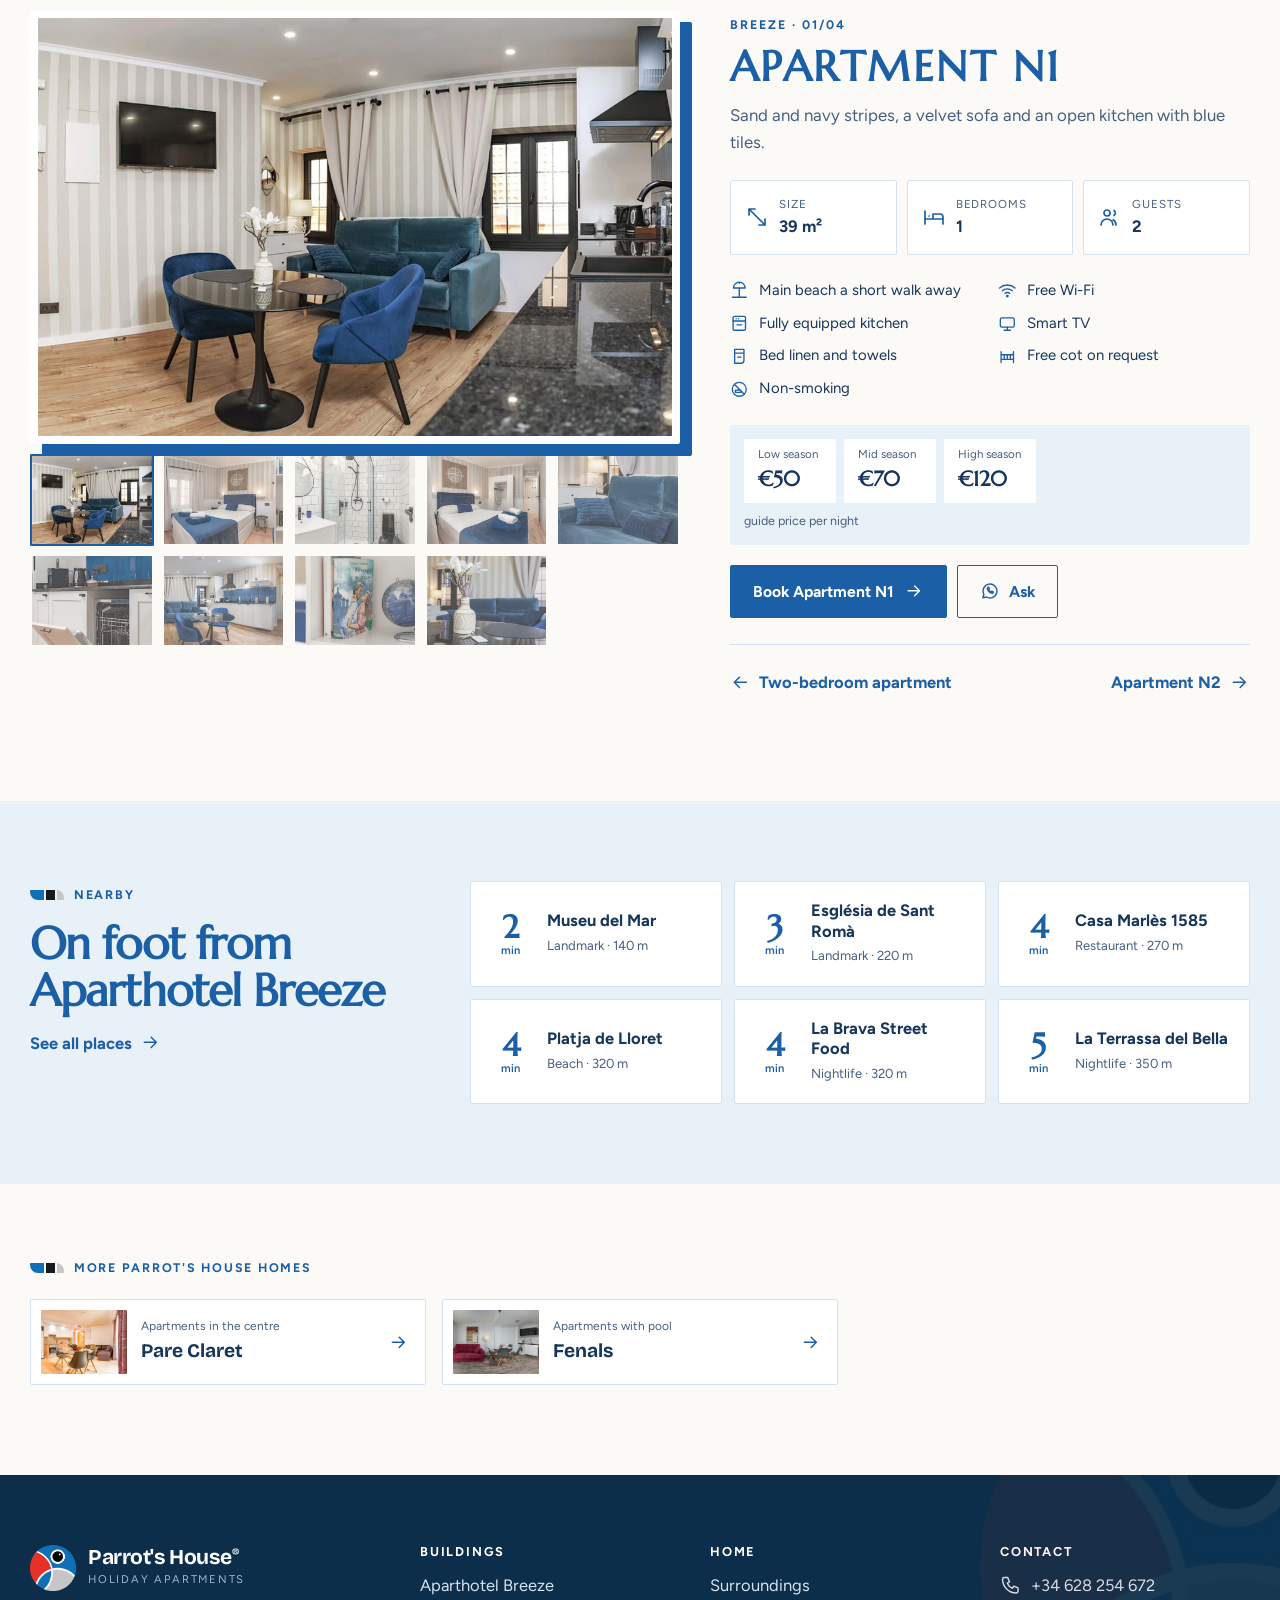
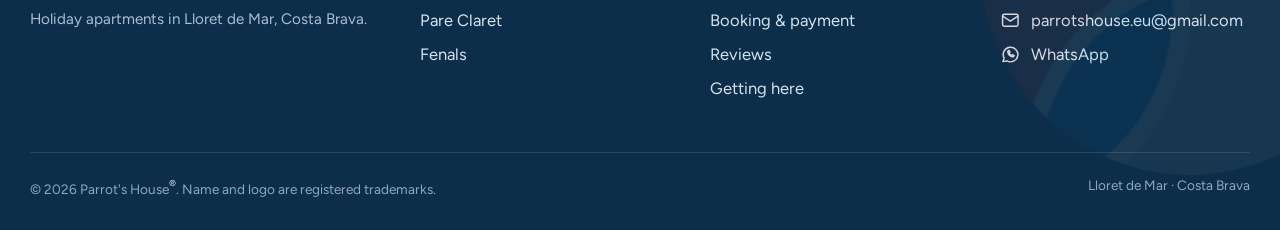
==== commit e0aa43e6: "Actualización automática 2026-11-23 13:33" ====
--- a/breeze.html
+++ b/breeze.html
@@ -28,7 +28,7 @@
       <a href="fenals.html" data-wing>Fenals</a>
       <a href="index.html#alrededores" data-wing data-i18n="nav.around">Alrededores</a>
     </nav>
-    <a class="btn btn--red btn--sm" href="index.html#reserva" data-wing data-i18n="cta.book">Reservar</a>
+    <a class="btn btn--dark btn--sm" href="index.html#reserva" data-wing data-i18n="cta.book">Reservar</a>
     <button class="burger" id="burger" data-i18n-attr="aria-label:aria.menu" aria-label="Abrir menú" aria-expanded="false" aria-controls="nav"><span></span><span></span><span></span></button>
   </div>
 </header>
--- a/assets/css/base.css
+++ b/assets/css/base.css
@@ -11,6 +11,8 @@
   --red: #e7302a;
   --red-deep: #c0241f;
   --red-soft: #fdecea;
+  --black: #16191d;             /* negro del ojo del loro: sustituye al rojo donde coinciden rojo, azul y blanco */
+  --black-soft: #ebebec;
   --grey: #c7c5c6;
   --grey-soft: #eeeded;
   --ink: #15212d;
@@ -59,7 +61,7 @@
   content: ''; width: 34px; height: 10px; flex: none;
   background:
     linear-gradient(var(--blue), var(--blue)) 0 0 / 14px 10px no-repeat,
-    linear-gradient(var(--red), var(--red)) 16px 0 / 9px 10px no-repeat,
+    linear-gradient(var(--black), var(--black)) 16px 0 / 9px 10px no-repeat,
     linear-gradient(var(--grey), var(--grey)) 27px 0 / 7px 10px no-repeat;
   border-radius: 1px 8px;
 }
@@ -79,7 +81,7 @@
 .btn:active { transform: translateY(0); }
 .btn .ico { transition: transform .2s; }
 .btn:hover .ico { transform: translateX(3px); }
-.btn--red { --b: var(--red); }
+.btn--dark { --b: var(--black); }
 .btn--ghost { background: transparent; color: var(--b); }
 .btn--ghost:hover { background: var(--b); color: var(--f); }
 .btn--light { --b: #fff; --f: var(--blue-ink); }
@@ -207,7 +209,7 @@
 .wing__f { position: absolute; left: 0; top: 0; display: block; will-change: transform; backface-visibility: hidden; pointer-events: none; }
 html.wing-pending body::after {
   content: ''; position: fixed; inset: 0; z-index: 999;
-  background: linear-gradient(135deg, var(--blue) 0 45%, var(--red) 45% 70%, var(--grey) 70%);
+  background: linear-gradient(135deg, var(--blue) 0 45%, var(--black) 45% 70%, var(--grey) 70%);
 }
 
 /* ---------- Tarjeta / utilidades ---------- */
--- a/assets/css/building.css
+++ b/assets/css/building.css
@@ -22,7 +22,7 @@
 .bh__addr .ico { color: var(--t-acc); }
 .bh__row { display: flex; gap: 22px; align-items: center; flex-wrap: wrap; margin-top: 30px; }
 .btn { --b: var(--t-acc); }
-.btn--red { --b: var(--red); }
+.btn--dark { --b: var(--black); }
 .bh__from { font-size: .95rem; color: var(--t-ink2); }
 .bh__from b { color: var(--t-ink); }
 .bh__media { position: relative; aspect-ratio: 1 / .95; }
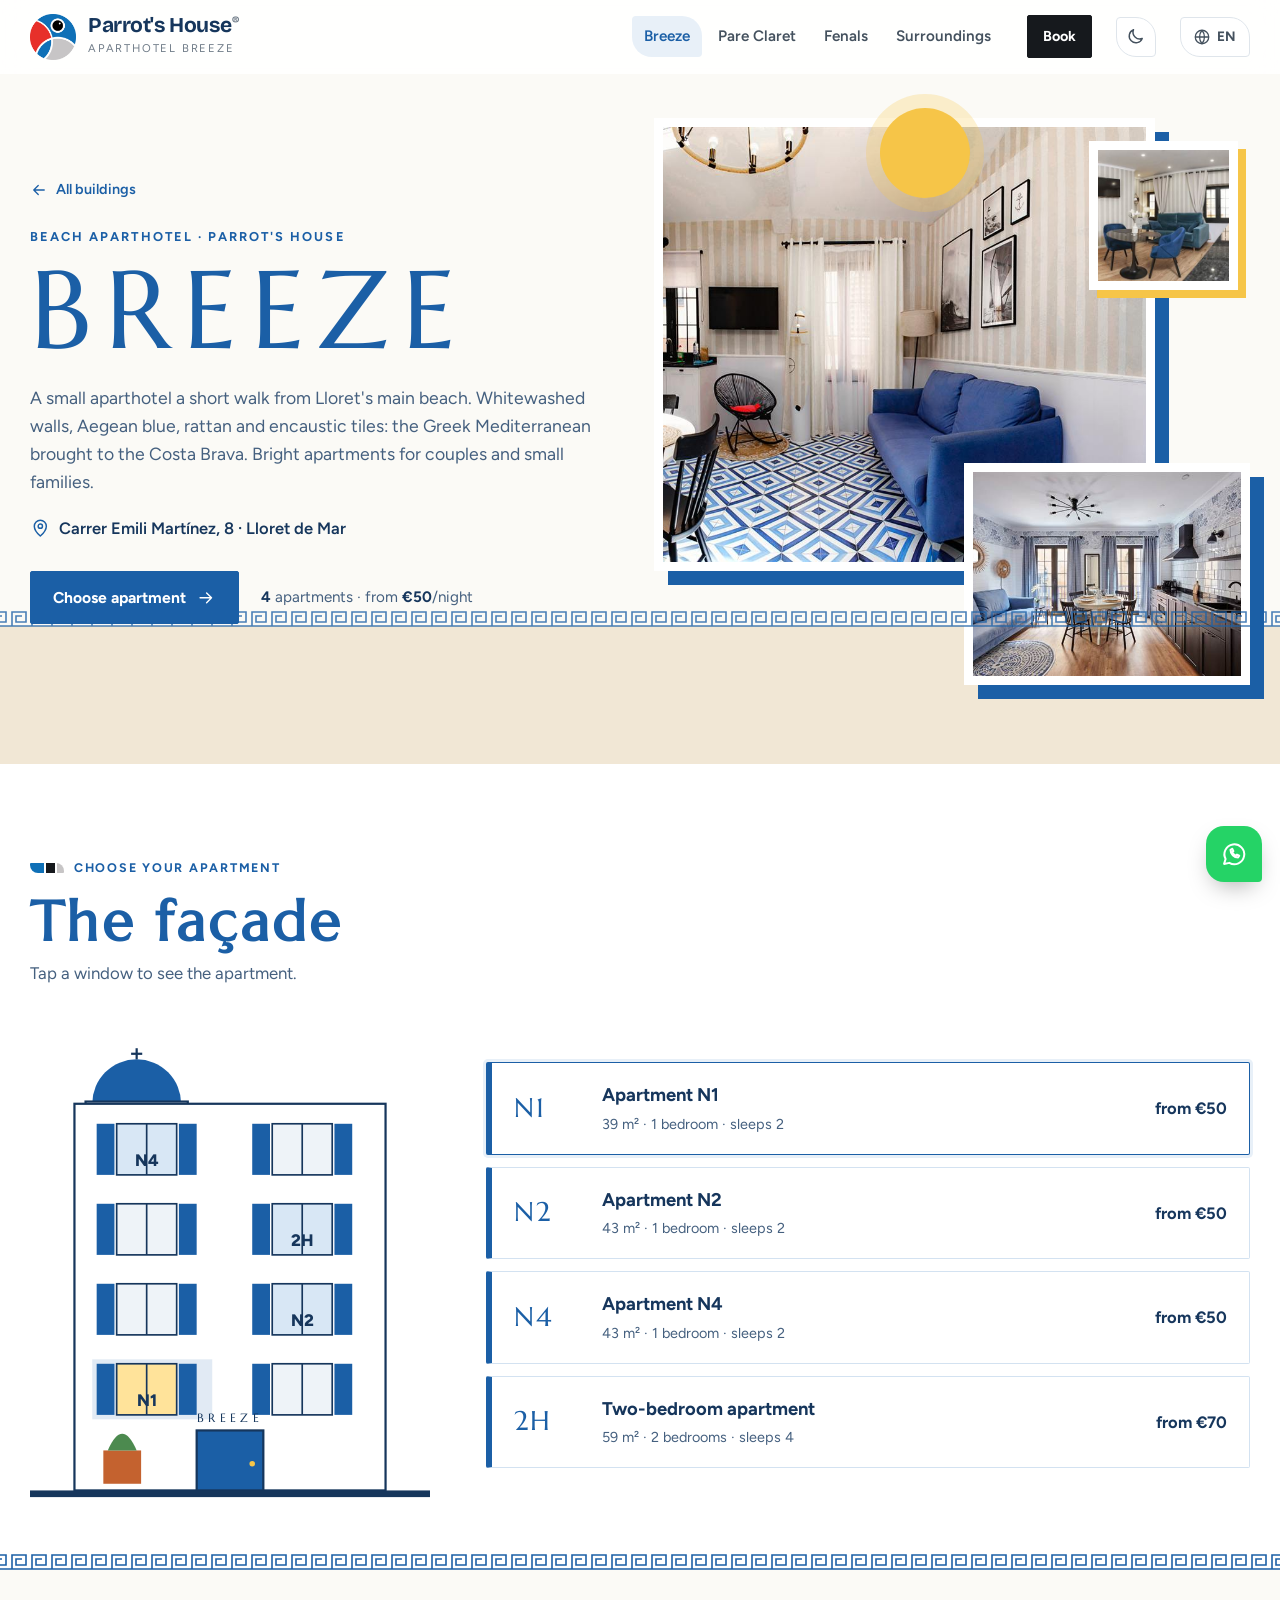
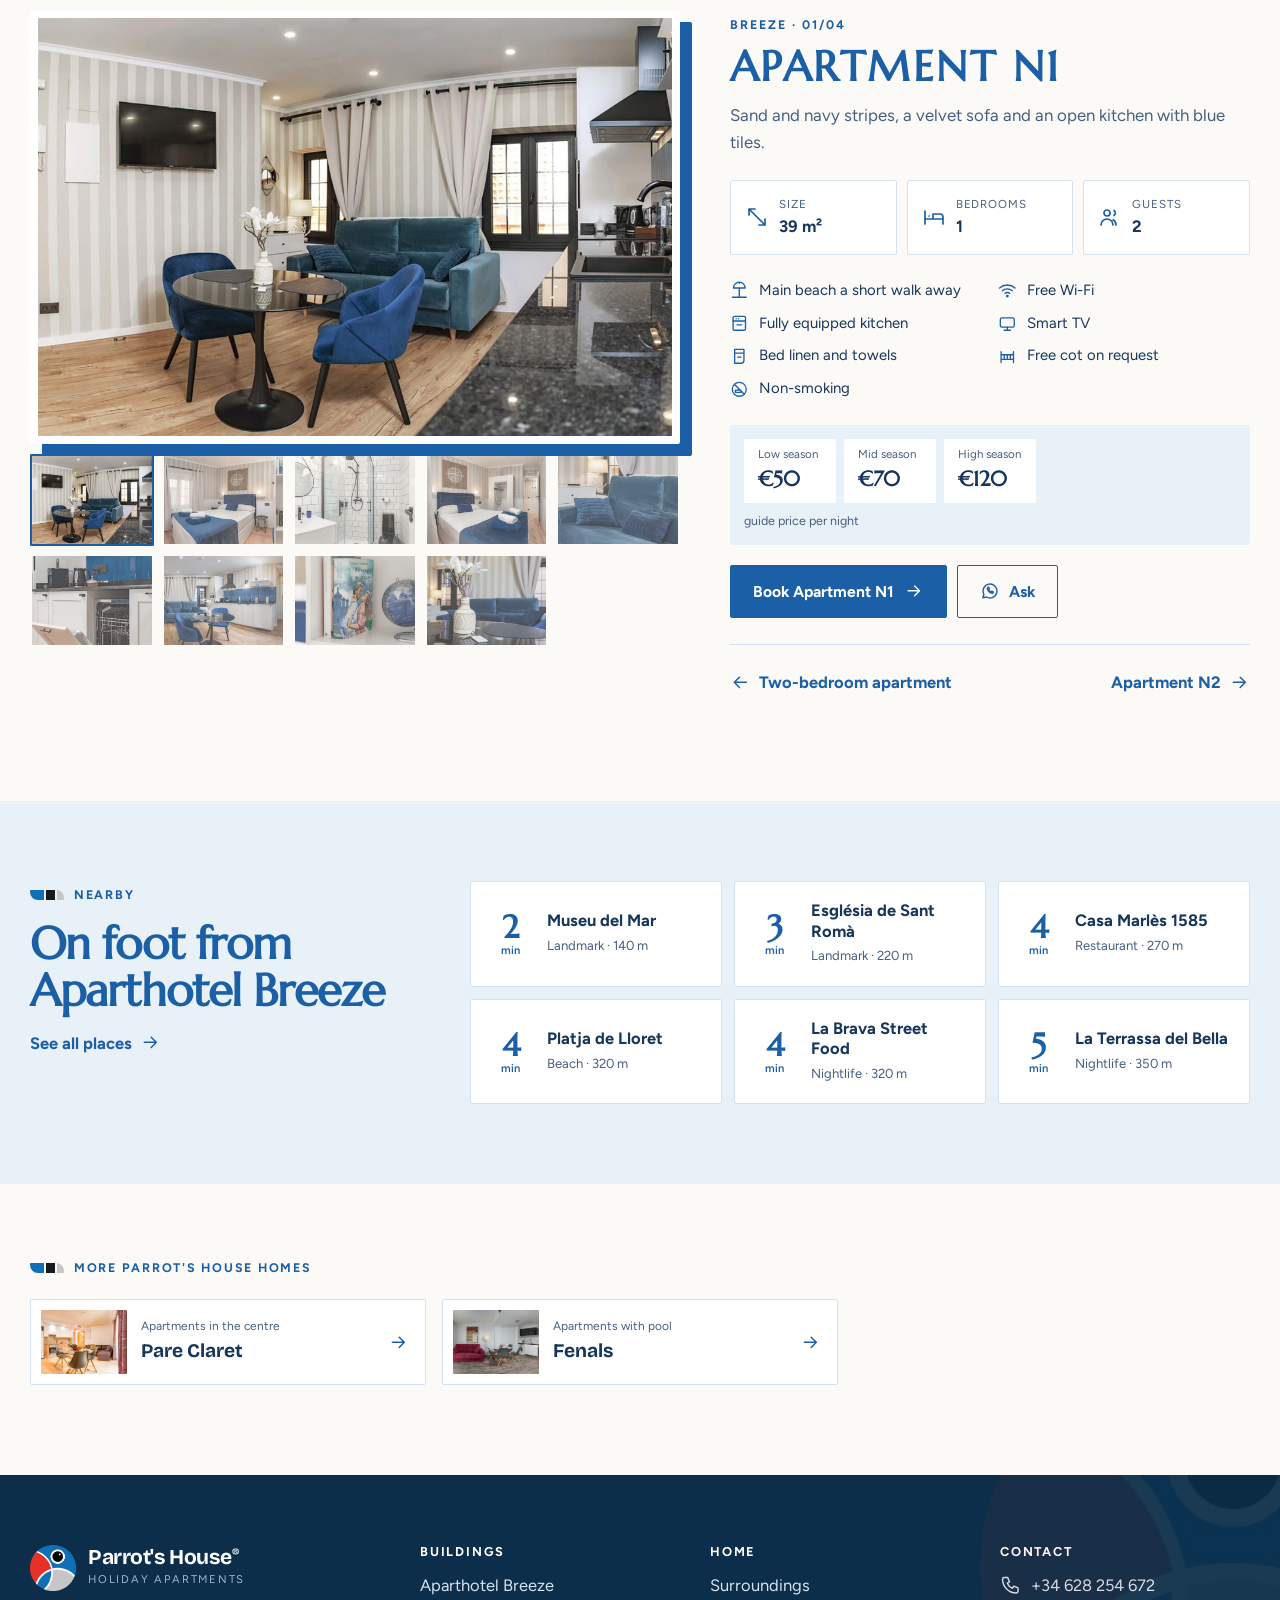
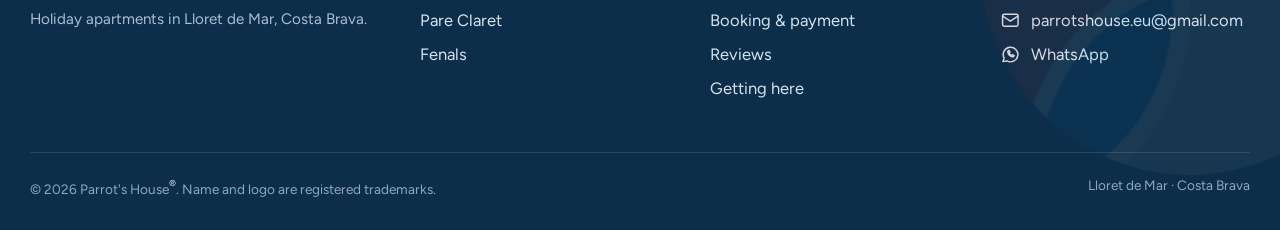
==== commit b0607f2b: "Actualización automática 2026-11-23 13:53" ====
--- a/breeze.html
+++ b/breeze.html
@@ -7,7 +7,7 @@
   <meta name="description" data-i18n-attr="content:about.breeze" content="Aparthotel Breeze de Parrot's House: apartamentos de estilo griego a un paseo de la playa central de Lloret de Mar.">
   <link rel="icon" type="image/png" href="assets/img/logo-original.png">
   <meta name="theme-color" content="#1b5fa6">
-  <script>try { if (sessionStorage.getItem('ph_wing')) document.documentElement.classList.add('wing-pending'); } catch (e) {}</script>
+  <script>try { var h = document.documentElement, th = localStorage.getItem('ph_theme'); if (th === 'dark' || (!th && matchMedia('(prefers-color-scheme: dark)').matches)) h.setAttribute('data-theme', 'dark'); if (sessionStorage.getItem('ph_wing')) h.classList.add('wing-pending'); } catch (e) {}</script>
   <link rel="preconnect" href="https://fonts.googleapis.com">
   <link rel="preconnect" href="https://fonts.gstatic.com" crossorigin>
   <link href="https://fonts.googleapis.com/css2?family=Bricolage+Grotesque:opsz,wght@12..96,400;12..96,600;12..96,700;12..96,800&family=Figtree:wght@400;500;600;700&family=Marcellus&family=Onest:wght@400;500;600;700;800&family=Forum&family=Lora:ital,wght@1,600;1,700&display=swap" rel="stylesheet">
--- a/assets/css/base.css
+++ b/assets/css/base.css
@@ -30,7 +30,52 @@
   --wrap: 1220px;
   --header-h: 74px;
   --meander: url("data:image/svg+xml,%3Csvg xmlns='http://www.w3.org/2000/svg' width='20' height='16' viewBox='0 0 20 16'%3E%3Cpath d='M0 15H20M2 15V1H16V11H6V5H12' fill='none' stroke='%231b5fa6' stroke-width='1.6'/%3E%3C/svg%3E");
+  /* superficies y detalles que cambian con el tema */
+  --surface: #ffffff;
+  --header-bg: rgba(255, 255, 255, .86);
+  --footer-bg: #0c2e4a;
+  --on-black: #ffffff;
+  --intro-a: #ffffff; --intro-b: #f2f7fc; --intro-c: #e2edf8;
+  --busy-a: #f3f4f5; --busy-b: #e9ebed; --busy-ink: #a9b1b9; --day-off: #b7bfc7;
   color-scheme: light;
+}
+
+/* =========================================================
+   MODO OSCURO — fondo azul marino, mismos acentos de marca
+   Se activa con el botón luna/sol (data-theme="dark" en <html>)
+   ========================================================= */
+:root[data-theme="dark"] {
+  color-scheme: dark;
+  --blue: #2f85cf;
+  --blue-deep: #9cc8f0;
+  --blue-ink: #e3eefa;          /* en oscuro hace de texto claro */
+  --blue-soft: #15304c;
+  --blue-mist: #0f2135;
+  --red: #ff5a4f;
+  --red-deep: #ff8a7f;
+  --red-soft: #3a1d23;
+  --black: #eef1f4;             /* el "negro" se invierte para seguir contrastando */
+  --black-soft: #22303f;
+  --on-black: #0b1826;
+  --grey-soft: #1b2b3d;
+  --ink: #e8eef5;
+  --ink-2: #b7c4d2;
+  --ink-3: #8c9cb0;
+  --paper: #0b1826;
+  --card: #12233a;
+  --surface: #0e1e30;
+  --line: #243a52;
+  --shadow: 0 1px 2px rgba(0, 0, 0, .3), 0 10px 30px -12px rgba(0, 0, 0, .6);
+  --shadow-lg: 0 2px 4px rgba(0, 0, 0, .25), 0 30px 60px -24px rgba(0, 0, 0, .75);
+  --header-bg: rgba(11, 24, 38, .86);
+  --footer-bg: #06111c;
+  --intro-a: #15293f; --intro-b: #0d1c2d; --intro-c: #07121e;
+  --busy-a: #15253a; --busy-b: #1b2d44; --busy-ink: #56687d; --day-off: #46586c;
+  --meander: url("data:image/svg+xml,%3Csvg xmlns='http://www.w3.org/2000/svg' width='20' height='16' viewBox='0 0 20 16'%3E%3Cpath d='M0 15H20M2 15V1H16V11H6V5H12' fill='none' stroke='%236aa7e8' stroke-width='1.6'/%3E%3C/svg%3E");
+}
+/* transición suave al cambiar de tema (solo durante el cambio, sin coste después) */
+html.theme-anim, html.theme-anim *, html.theme-anim *::before, html.theme-anim *::after {
+  transition: background-color .45s ease, border-color .45s ease, color .45s ease, fill .45s ease, stroke .45s ease !important;
 }
 
 *, *::before, *::after { box-sizing: border-box; }
@@ -81,7 +126,7 @@
 .btn:active { transform: translateY(0); }
 .btn .ico { transition: transform .2s; }
 .btn:hover .ico { transform: translateX(3px); }
-.btn--dark { --b: var(--black); }
+.btn--dark { --b: var(--black); --f: var(--on-black); }
 .btn--ghost { background: transparent; color: var(--b); }
 .btn--ghost:hover { background: var(--b); color: var(--f); }
 .btn--light { --b: #fff; --f: var(--blue-ink); }
@@ -91,7 +136,7 @@
 /* ---------- Cabecera ---------- */
 .header {
   position: fixed; inset: 0 0 auto 0; z-index: 50; height: var(--header-h);
-  background: rgba(255, 255, 255, .86); backdrop-filter: saturate(1.4) blur(14px); -webkit-backdrop-filter: saturate(1.4) blur(14px);
+  background: var(--header-bg); backdrop-filter: saturate(1.4) blur(14px); -webkit-backdrop-filter: saturate(1.4) blur(14px);
   border-bottom: 1px solid transparent; transition: border-color .3s, box-shadow .3s;
 }
 .header.is-scrolled { border-color: var(--line); box-shadow: 0 8px 30px -22px rgba(12, 46, 74, .4); }
@@ -109,7 +154,7 @@
 }
 .nav a:hover, .nav a.is-active { color: var(--blue); background: var(--blue-soft); }
 .header .btn { flex: none; }
-.burger { display: none; margin-left: auto; width: 44px; height: 44px; border: 1.5px solid var(--line); background: #fff; border-radius: var(--r-leaf); cursor: pointer; }
+.burger { display: none; margin-left: auto; width: 44px; height: 44px; border: 1.5px solid var(--line); background: var(--card); border-radius: var(--r-leaf); cursor: pointer; }
 .burger span { display: block; width: 18px; height: 2px; background: var(--ink); margin: 4px auto; transition: transform .3s, opacity .3s; }
 .header.is-open .burger span:nth-child(1) { transform: translateY(6px) rotate(45deg); }
 .header.is-open .burger span:nth-child(2) { opacity: 0; }
@@ -118,7 +163,7 @@
   .burger { display: block; }
   .nav {
     position: absolute; top: var(--header-h); left: 0; right: 0; flex-direction: column; gap: 0;
-    background: #fff; border-bottom: 1px solid var(--line); padding: 8px 16px 16px; margin: 0;
+    background: var(--card); border-bottom: 1px solid var(--line); padding: 8px 16px 16px; margin: 0;
     transform: translateY(-8px); opacity: 0; pointer-events: none; transition: .25s;
   }
   .nav a { padding: 13px 10px; font-size: 1.05rem; }
@@ -135,17 +180,32 @@
 a.tm::after { content: ''; position: absolute; inset: -9px -7px; }   /* zona táctil más grande */
 a.tm:hover, a.tm:focus-visible { color: var(--red); transform: scale(1.25); }
 
+/* ---------- Botón de modo oscuro ---------- */
+.theme-btn {
+  position: relative; flex: none; width: 40px; height: 40px; display: grid; place-items: center; padding: 0; overflow: hidden;
+  border: 1.5px solid var(--line); background: var(--card); color: var(--ink-2); border-radius: var(--r-leaf); cursor: pointer;
+  transition: border-color .2s, color .2s;
+}
+.theme-btn:hover { border-color: var(--blue); color: var(--blue); }
+.theme-btn .ico { grid-area: 1 / 1; width: 19px; height: 19px; transition: transform .5s cubic-bezier(.3, 1.4, .5, 1), opacity .3s; }
+.theme-btn .i-sun { transform: translateY(140%) rotate(-90deg); opacity: 0; }
+[data-theme="dark"] .theme-btn { color: #f3d27a; }
+[data-theme="dark"] .theme-btn .i-moon { transform: translateY(-140%) rotate(90deg); opacity: 0; }
+[data-theme="dark"] .theme-btn .i-sun { transform: none; opacity: 1; }
+::view-transition-old(root), ::view-transition-new(root) { animation-duration: .45s; }
+@media (prefers-reduced-motion: reduce) { .theme-btn .ico { transition: none; } }
+
 /* ---------- Selector de idioma ---------- */
 .lang { position: relative; flex: none; }
 .lang__btn {
-  display: inline-flex; align-items: center; gap: 6px; height: 40px; padding: 0 12px; border: 1.5px solid var(--line); background: #fff;
+  display: inline-flex; align-items: center; gap: 6px; height: 40px; padding: 0 12px; border: 1.5px solid var(--line); background: var(--card);
   border-radius: var(--r-leaf); font-weight: 700; font-size: .85rem; letter-spacing: .04em; color: var(--ink-2); cursor: pointer; transition: border-color .2s, color .2s;
 }
 .lang__btn .ico { width: 18px; height: 18px; }
 .lang__btn:hover, .lang.is-open .lang__btn { border-color: var(--blue); color: var(--blue); }
 .lang__menu {
   position: absolute; right: 0; top: calc(100% + 8px); z-index: 60; min-width: 196px; list-style: none; margin: 0; padding: 6px;
-  background: #fff; border: 1px solid var(--line); border-radius: 6px 18px 6px 18px; box-shadow: var(--shadow-lg);
+  background: var(--card); border: 1px solid var(--line); border-radius: 6px 18px 6px 18px; box-shadow: var(--shadow-lg);
   opacity: 0; transform: translateY(-6px); pointer-events: none; transition: opacity .2s, transform .2s;
 }
 .lang.is-open .lang__menu { opacity: 1; transform: none; pointer-events: auto; }
@@ -158,12 +218,13 @@
 .lang__menu [aria-current] { color: var(--blue); }
 .lang__menu [aria-current] b { color: var(--blue); }
 @media (max-width: 1240px) {
-  .lang { margin-left: auto; }
+  .theme-btn { margin-left: auto; }
   .header .burger { margin-left: 0; flex: none; }
 }
 @media (max-width: 480px) {
   .header .wrap { gap: 10px; }
   .lang__btn { padding: 0 10px; height: 44px; }
+  .theme-btn { width: 44px; height: 44px; }
   .lang__btn .ico { display: none; }
   .brand { gap: 9px; }
   .brand img { width: 40px; height: 40px; }
@@ -171,7 +232,7 @@
 }
 
 /* ---------- Footer ---------- */
-.footer { background: var(--blue-ink); color: #d6e3ef; padding: 70px 0 30px; margin-top: 0; position: relative; overflow: hidden; }
+.footer { background: var(--footer-bg); color: #d6e3ef; padding: 70px 0 30px; margin-top: 0; position: relative; overflow: hidden; }
 .footer::before {
   content: ''; position: absolute; right: -120px; top: -120px; width: 420px; height: 420px; border-radius: 50%;
   background: url('../img/logo-original.png') center / contain no-repeat; opacity: .06;
@@ -209,7 +270,7 @@
 .wing__f { position: absolute; left: 0; top: 0; display: block; will-change: transform; backface-visibility: hidden; pointer-events: none; }
 html.wing-pending body::after {
   content: ''; position: fixed; inset: 0; z-index: 999;
-  background: linear-gradient(135deg, var(--blue) 0 45%, var(--black) 45% 70%, var(--grey) 70%);
+  background: linear-gradient(135deg, #0f70b7 0 45%, #16191d 45% 70%, #c7c5c6 70%);
 }
 
 /* ---------- Tarjeta / utilidades ---------- */
--- a/assets/css/building.css
+++ b/assets/css/building.css
@@ -22,7 +22,7 @@
 .bh__addr .ico { color: var(--t-acc); }
 .bh__row { display: flex; gap: 22px; align-items: center; flex-wrap: wrap; margin-top: 30px; }
 .btn { --b: var(--t-acc); }
-.btn--dark { --b: var(--black); }
+.btn--dark { --b: var(--black); --f: var(--on-black); }
 .bh__from { font-size: .95rem; color: var(--t-ink2); }
 .bh__from b { color: var(--t-ink); }
 .bh__media { position: relative; aspect-ratio: 1 / .95; }
@@ -71,7 +71,7 @@
 .plist { display: grid; gap: 12px; }
 .pitem {
   display: grid; grid-template-columns: auto 1fr auto; grid-template-areas: "no n p" "no m p"; gap: 2px 18px; align-items: center;
-  width: 100%; text-align: left; padding: 18px 22px; border: 1.5px solid var(--t-line); background: #fff; cursor: pointer;
+  width: 100%; text-align: left; padding: 18px 22px; border: 1.5px solid var(--t-line); background: var(--card); cursor: pointer;
   border-radius: var(--t-r); transition: border-color .2s, box-shadow .2s, transform .2s;
 }
 .pitem:hover { border-color: var(--t-acc); transform: translateX(4px); }
@@ -84,7 +84,7 @@
 /* jardín (Pare Claret) */
 .garden { display: grid; grid-template-columns: repeat(5, 1fr); gap: 16px; }
 .flower {
-  background: #fff; border: 1.5px solid var(--t-line); border-radius: 22px; padding: 24px 10px 18px; cursor: pointer;
+  background: var(--card); border: 1.5px solid var(--t-line); border-radius: 22px; padding: 24px 10px 18px; cursor: pointer;
   display: flex; flex-direction: column; align-items: center; gap: 4px; text-align: center;
   transition: transform .35s cubic-bezier(.3, 1.4, .5, 1), box-shadow .3s, border-color .3s;
 }
@@ -106,11 +106,11 @@
 /* calles de piscina (Fenals) */
 .lanes { display: grid; grid-template-columns: 1fr 1fr; gap: 24px; }
 .lane {
-  position: relative; text-align: left; border: 0; padding: 0; cursor: pointer; background: #fff; border-radius: 6px 30px 6px 30px; overflow: hidden;
+  position: relative; text-align: left; border: 0; padding: 0; cursor: pointer; background: var(--card); border-radius: 6px 30px 6px 30px; overflow: hidden;
   display: flex; flex-direction: column; box-shadow: 0 16px 36px -22px rgba(15, 61, 54, .45); transition: transform .3s, box-shadow .3s;
 }
 .lane img { width: 100%; aspect-ratio: 16 / 9; object-fit: cover; }
-.lane__no { position: absolute; top: 14px; left: 14px; width: 48px; height: 48px; display: grid; place-items: center; background: #43c0c9; color: #fff; font-family: var(--t-head); font-weight: 800; font-size: 1.45rem; border-radius: 50%; border: 3px solid #fff; }
+.lane__no { position: absolute; top: 14px; left: 14px; width: 48px; height: 48px; display: grid; place-items: center; background: #43c0c9; color: #fff; font-family: var(--t-head); font-weight: 800; font-size: 1.45rem; border-radius: 50%; border: 3px solid var(--card); }
 .lane__n { padding: 18px 24px 0; font-family: var(--t-head); font-weight: 800; font-size: 1.7rem; color: var(--t-title); }
 .lane__m { padding: 4px 24px 12px; color: var(--t-ink2); font-size: .95rem; }
 .lane__w { width: 100%; height: 14px; fill: none; stroke: #43c0c9; stroke-width: 2; margin-bottom: 14px; }
@@ -135,7 +135,7 @@
 .pd__name { font-family: var(--t-head); font-size: clamp(2.2rem, 4vw, 3.2rem); margin: 8px 0 14px; color: var(--t-title); }
 .pd__note { font-size: 1.05rem; color: var(--t-ink2); }
 .pd__specs { display: grid; grid-template-columns: repeat(3, 1fr); gap: 10px; margin: 24px 0; }
-.pd__specs > div { display: grid; grid-template-columns: auto 1fr; column-gap: 10px; padding: 14px; background: #fff; border: 1px solid var(--t-line); border-radius: var(--t-r); }
+.pd__specs > div { display: grid; grid-template-columns: auto 1fr; column-gap: 10px; padding: 14px; background: var(--card); border: 1px solid var(--t-line); border-radius: var(--t-r); }
 .pd__specs .ico { grid-row: 1 / 3; width: 24px; height: 24px; color: var(--t-acc); align-self: center; }
 .pd__specs dt { font-size: .72rem; color: var(--t-ink2); text-transform: uppercase; letter-spacing: .08em; }
 .pd__specs dd { margin: 0; font-weight: 700; }
@@ -143,7 +143,7 @@
 .pd__amen li { display: flex; gap: 10px; align-items: center; font-size: .93rem; }
 .pd__amen .ico { color: var(--t-acc); }
 .pd__price { display: flex; flex-wrap: wrap; gap: 8px; padding: 14px; background: var(--t-soft); margin-bottom: 20px; border-radius: var(--t-r); }
-.pd__price span { display: flex; flex-direction: column; padding: 6px 14px; background: #fff; min-width: 92px; border-radius: calc(var(--t-r) * .6); }
+.pd__price span { display: flex; flex-direction: column; padding: 6px 14px; background: var(--card); min-width: 92px; border-radius: calc(var(--t-r) * .6); }
 .pd__price small { font-size: .72rem; color: var(--t-ink2); }
 .pd__price b { font-family: var(--t-head); font-size: 1.3rem; }
 .pd__price em { flex-basis: 100%; font-size: .78rem; color: var(--t-ink2); font-style: normal; }
@@ -158,14 +158,14 @@
 .near-title { font-family: var(--t-head); font-size: clamp(2rem, 3.6vw, 2.8rem); margin: 12px 0 16px; color: var(--t-title); }
 .near-more { display: inline-flex; gap: 8px; align-items: center; font-weight: 700; color: var(--t-acc); text-decoration: none; }
 .near { list-style: none; padding: 0; margin: 0; display: grid; grid-template-columns: repeat(3, 1fr); gap: 12px; }
-.near li { background: #fff; padding: 18px; display: flex; gap: 14px; align-items: center; border: 1px solid var(--t-line); border-radius: var(--t-r); }
+.near li { background: var(--card); padding: 18px; display: flex; gap: 14px; align-items: center; border: 1px solid var(--t-line); border-radius: var(--t-r); }
 .near__min { font-family: var(--t-head); font-size: 2rem; font-weight: 700; color: var(--t-acc); line-height: 1; display: flex; flex-direction: column; align-items: center; min-width: 44px; }
 .near__min small { font-size: .7rem; font-family: var(--font-body); font-weight: 600; margin-top: 2px; }
 .near__t b { display: block; line-height: 1.25; }
 .near__t small { font-size: .82rem; color: var(--t-ink2); }
 .others-sec { padding: 70px 0 90px; }
 .others { display: grid; grid-template-columns: repeat(3, 1fr); gap: 16px; margin-top: 18px; }
-.other { display: flex; align-items: center; gap: 14px; padding: 10px 16px 10px 10px; background: #fff; border: 1px solid var(--t-line); text-decoration: none; color: inherit; border-radius: var(--t-r); transition: transform .25s, box-shadow .25s; }
+.other { display: flex; align-items: center; gap: 14px; padding: 10px 16px 10px 10px; background: var(--card); border: 1px solid var(--t-line); text-decoration: none; color: inherit; border-radius: var(--t-r); transition: transform .25s, box-shadow .25s; }
 .other:hover { transform: translateY(-3px); box-shadow: var(--shadow); }
 .other img { width: 86px; height: 64px; object-fit: cover; border-radius: calc(var(--t-r) * .6); }
 .other span { flex: 1; }
@@ -195,13 +195,13 @@
 [data-b="breeze"] .bh { background: linear-gradient(180deg, #fbfaf6 0 82%, #f1e7d5 82%); }
 [data-b="breeze"] .bh::after { content: ''; position: absolute; left: 0; right: 0; bottom: 18%; height: 16px; background: var(--meander) repeat-x center / 20px 16px; opacity: .8; }
 [data-b="breeze"] .bh__name { text-transform: uppercase; letter-spacing: .12em; font-weight: 400; }
-[data-b="breeze"] .bh__ph { border: 9px solid #fff; box-shadow: 14px 14px 0 #1b5fa6; }
+[data-b="breeze"] .bh__ph { border: 9px solid var(--card); box-shadow: 14px 14px 0 #1b5fa6; }
 [data-b="breeze"] .bh__ph--3 { box-shadow: 8px 8px 0 #f6c548; }
 [data-b="breeze"] .bh__deco { top: -10px; left: 38%; width: 90px; height: 90px; border-radius: 50%; background: #f6c548; box-shadow: 0 0 0 14px rgba(246, 197, 72, .25); animation: phIn 1s .8s both; }
-[data-b="breeze"] .sel-sec { background: #fff; border-bottom: 16px solid; border-image: var(--meander) 0 0 16 0 repeat; }
+[data-b="breeze"] .sel-sec { background: var(--surface); border-bottom: 16px solid; border-image: var(--meander) 0 0 16 0 repeat; }
 [data-b="breeze"] .pitem { border-left: 6px solid var(--t-acc); }
 [data-b="breeze"] .pitem__no, [data-b="breeze"] .pd__name, [data-b="breeze"] .sel-title { letter-spacing: .06em; }
-[data-b="breeze"] .pd__main { border: 8px solid #fff; box-shadow: 12px 12px 0 #1b5fa6; }
+[data-b="breeze"] .pd__main { border: 8px solid var(--card); box-shadow: 12px 12px 0 #1b5fa6; }
 [data-b="breeze"] .pd__name { text-transform: uppercase; font-size: clamp(1.8rem, 3.4vw, 2.6rem); }
 
 /* =========================================================
@@ -235,7 +235,7 @@
 }
 [data-b="fenals"] .bh__name { font-weight: 800; letter-spacing: -.03em; }
 [data-b="fenals"] .bh__ph { border-radius: 6px 40px 6px 40px; box-shadow: 0 20px 40px -24px rgba(15, 61, 54, .5); }
-[data-b="fenals"] .bh__ph--2, [data-b="fenals"] .bh__ph--3 { border: 6px solid #fff; }
+[data-b="fenals"] .bh__ph--2, [data-b="fenals"] .bh__ph--3 { border: 6px solid var(--card); }
 /* flotador con los colores de la marca */
 [data-b="fenals"] .bh__deco {
   left: -4%; bottom: 4%; width: 110px; height: 110px; border-radius: 50%; z-index: 3;
@@ -283,3 +283,44 @@
 @media (max-width: 460px) {
   .near { grid-template-columns: 1fr; }
 }
+
+/* =========================================================
+   MODO OSCURO — versión nocturna de cada edificio
+   ========================================================= */
+/* Breeze: noche en el Egeo, fachada encalada a la luz de la luna y ventanas encendidas */
+[data-theme="dark"] body[data-b="breeze"] {
+  --t-bg: #0a1828; --t-ink: #d6e6f7; --t-ink2: #a3bcd6; --t-title: #7db3ec; --t-acc: #3f8ad6; --t-soft: #11294a; --t-line: #213d5e;
+  --card: #10233b;
+  --f-wall: #183552; --f-line: #a9c9ec; --f-shut: #3f86d4; --f-pane: #f3d27a; --f-pane-off: #1f3d5e; --f-glow: rgba(125, 179, 236, .18);
+}
+[data-theme="dark"] [data-b="breeze"] .bh { background: linear-gradient(180deg, #0a1828 0 82%, #16202b 82%); }
+[data-theme="dark"] [data-b="breeze"] .bh__ph { box-shadow: 14px 14px 0 #2f6fb3; }
+[data-theme="dark"] [data-b="breeze"] .bh__deco { background: #f3e2a6; box-shadow: 0 0 0 14px rgba(243, 226, 166, .12), 0 0 60px rgba(243, 226, 166, .35); }
+[data-theme="dark"] [data-b="breeze"] .pd__main { box-shadow: 12px 12px 0 #2f6fb3; }
+[data-theme="dark"] .win.is-sel .pane { fill: #ffd45c; }
+
+/* Pare Claret: terracota y madera a la luz cálida de la tarde */
+[data-theme="dark"] body[data-b="pareclaret"] {
+  --t-bg: #0f1925; --t-ink: #f1e4d8; --t-ink2: #c9b3a2; --t-title: #f0956a; --t-acc: #c9683a; --t-soft: #1f1a1c; --t-line: #3a2f2c;
+  --card: #1a1f2b;
+}
+[data-theme="dark"] [data-b="pareclaret"] .bh { background: radial-gradient(circle at 85% 20%, rgba(240, 149, 106, .16) 0, transparent 45%), #0f1925; }
+[data-theme="dark"] [data-b="pareclaret"] .bh__deco { opacity: .14; }
+[data-theme="dark"] .flower__bloom b { background: #c7773f; box-shadow: inset 0 0 0 3px #e29a63; }
+
+/* Fenals: piscina iluminada de noche */
+[data-theme="dark"] body[data-b="fenals"] {
+  --t-bg: #0a1a23; --t-ink: #d7efeb; --t-ink2: #9fc6c0; --t-title: #5fd0c2; --t-acc: #14907f; --t-soft: #0f2a30; --t-line: #1d4047;
+  --card: #10252e;
+}
+[data-theme="dark"] [data-b="fenals"] .bh {
+  background-color: #0a1a23;
+  background-image: linear-gradient(rgba(95, 208, 194, .06) 1px, transparent 1px), linear-gradient(90deg, rgba(95, 208, 194, .06) 1px, transparent 1px);
+}
+[data-theme="dark"] [data-b="fenals"] .sel-sec {
+  background:
+    repeating-linear-gradient(90deg, transparent 0 calc(50% - 2px), rgba(255, 255, 255, .08) calc(50% - 2px) calc(50% + 2px), transparent calc(50% + 2px) 100%),
+    radial-gradient(ellipse at 50% 0, rgba(67, 192, 201, .22), transparent 60%),
+    linear-gradient(180deg, #0c2b33, #093a42);
+}
+[data-theme="dark"] .lane { box-shadow: 0 16px 36px -22px rgba(0, 0, 0, .8); }
